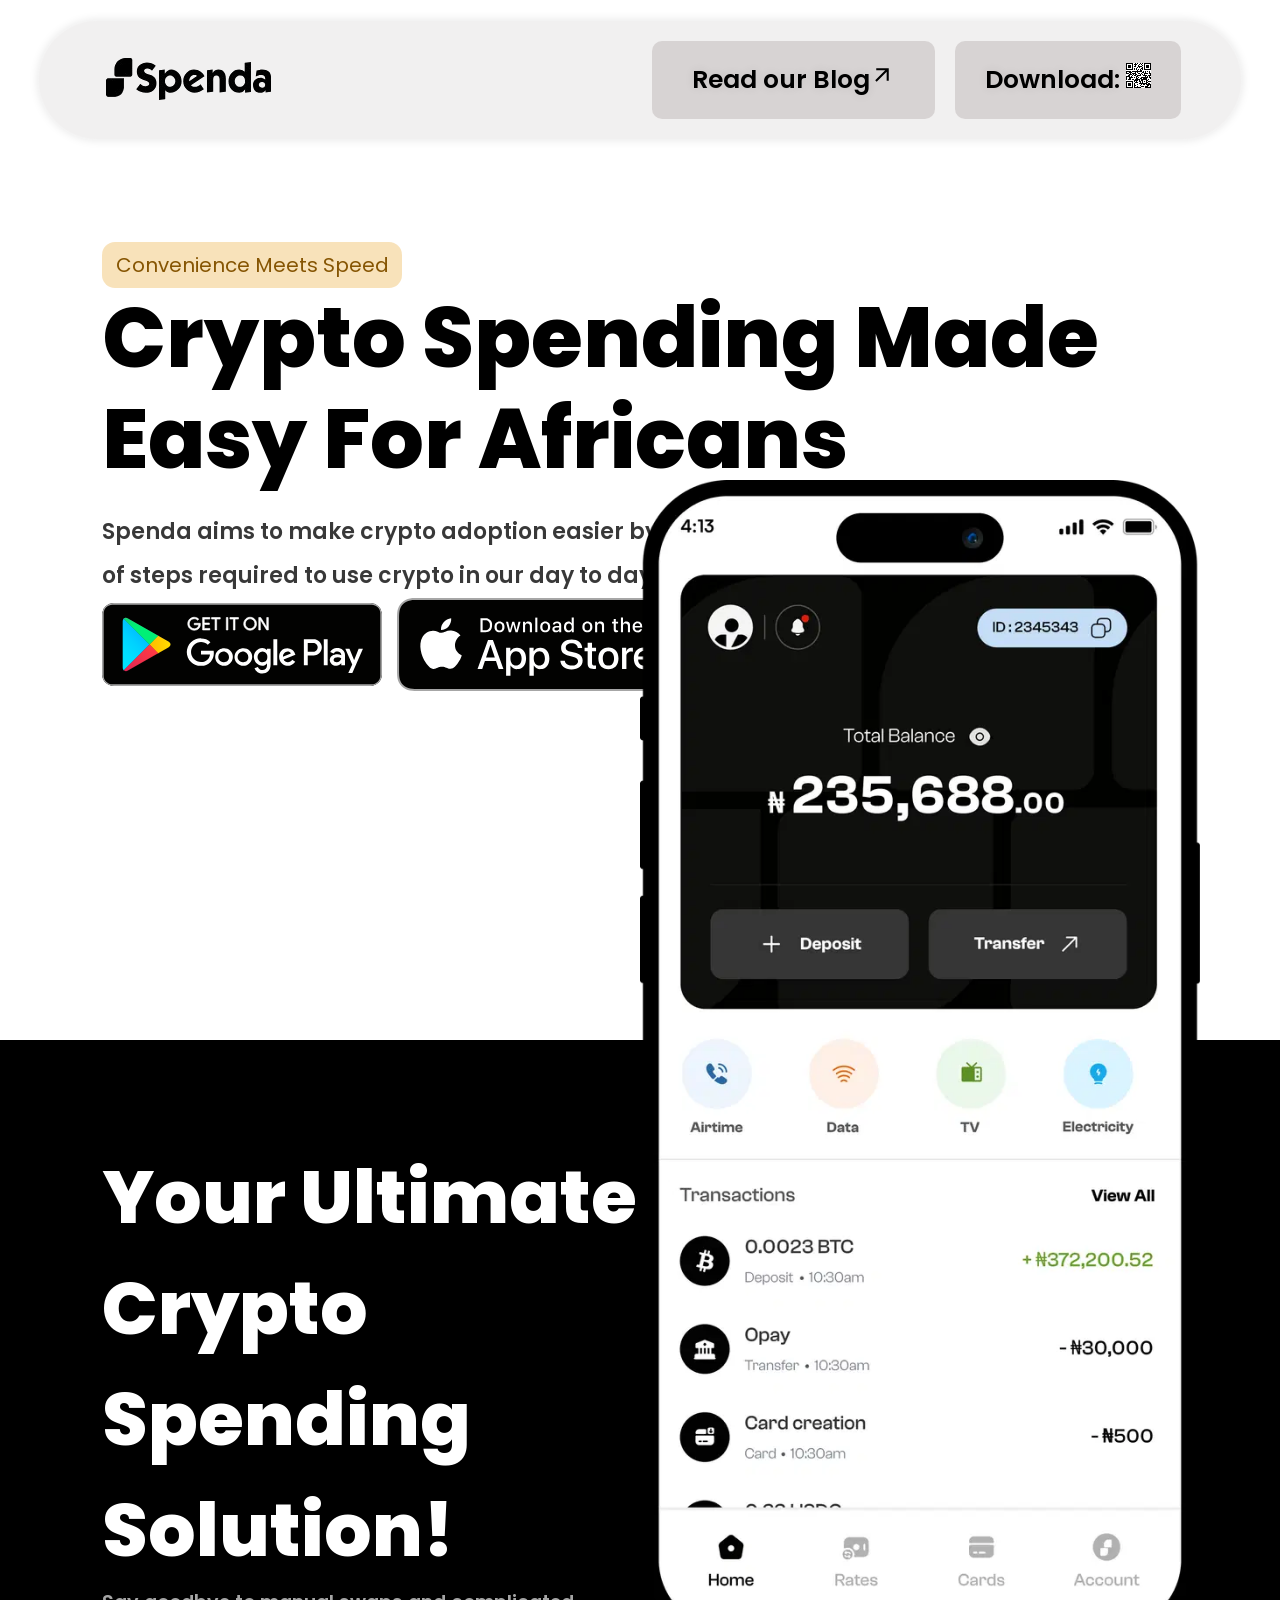
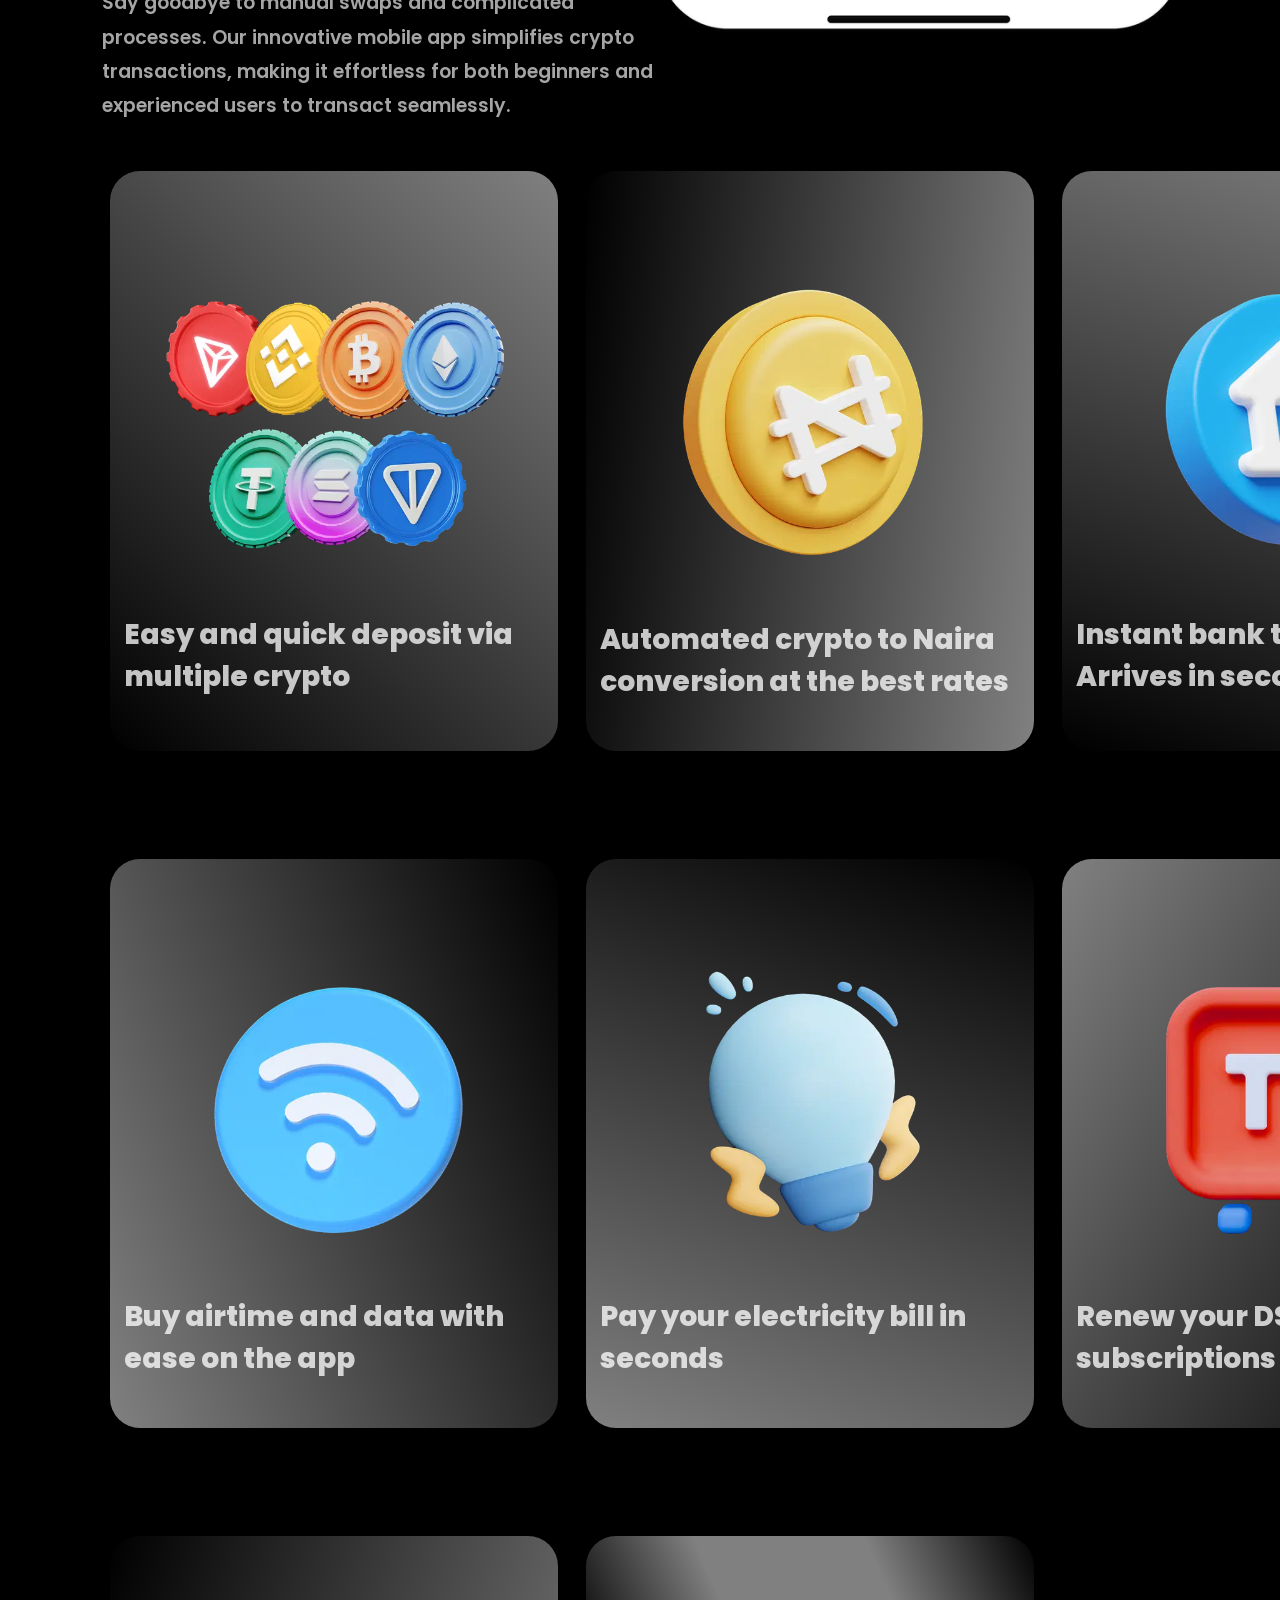
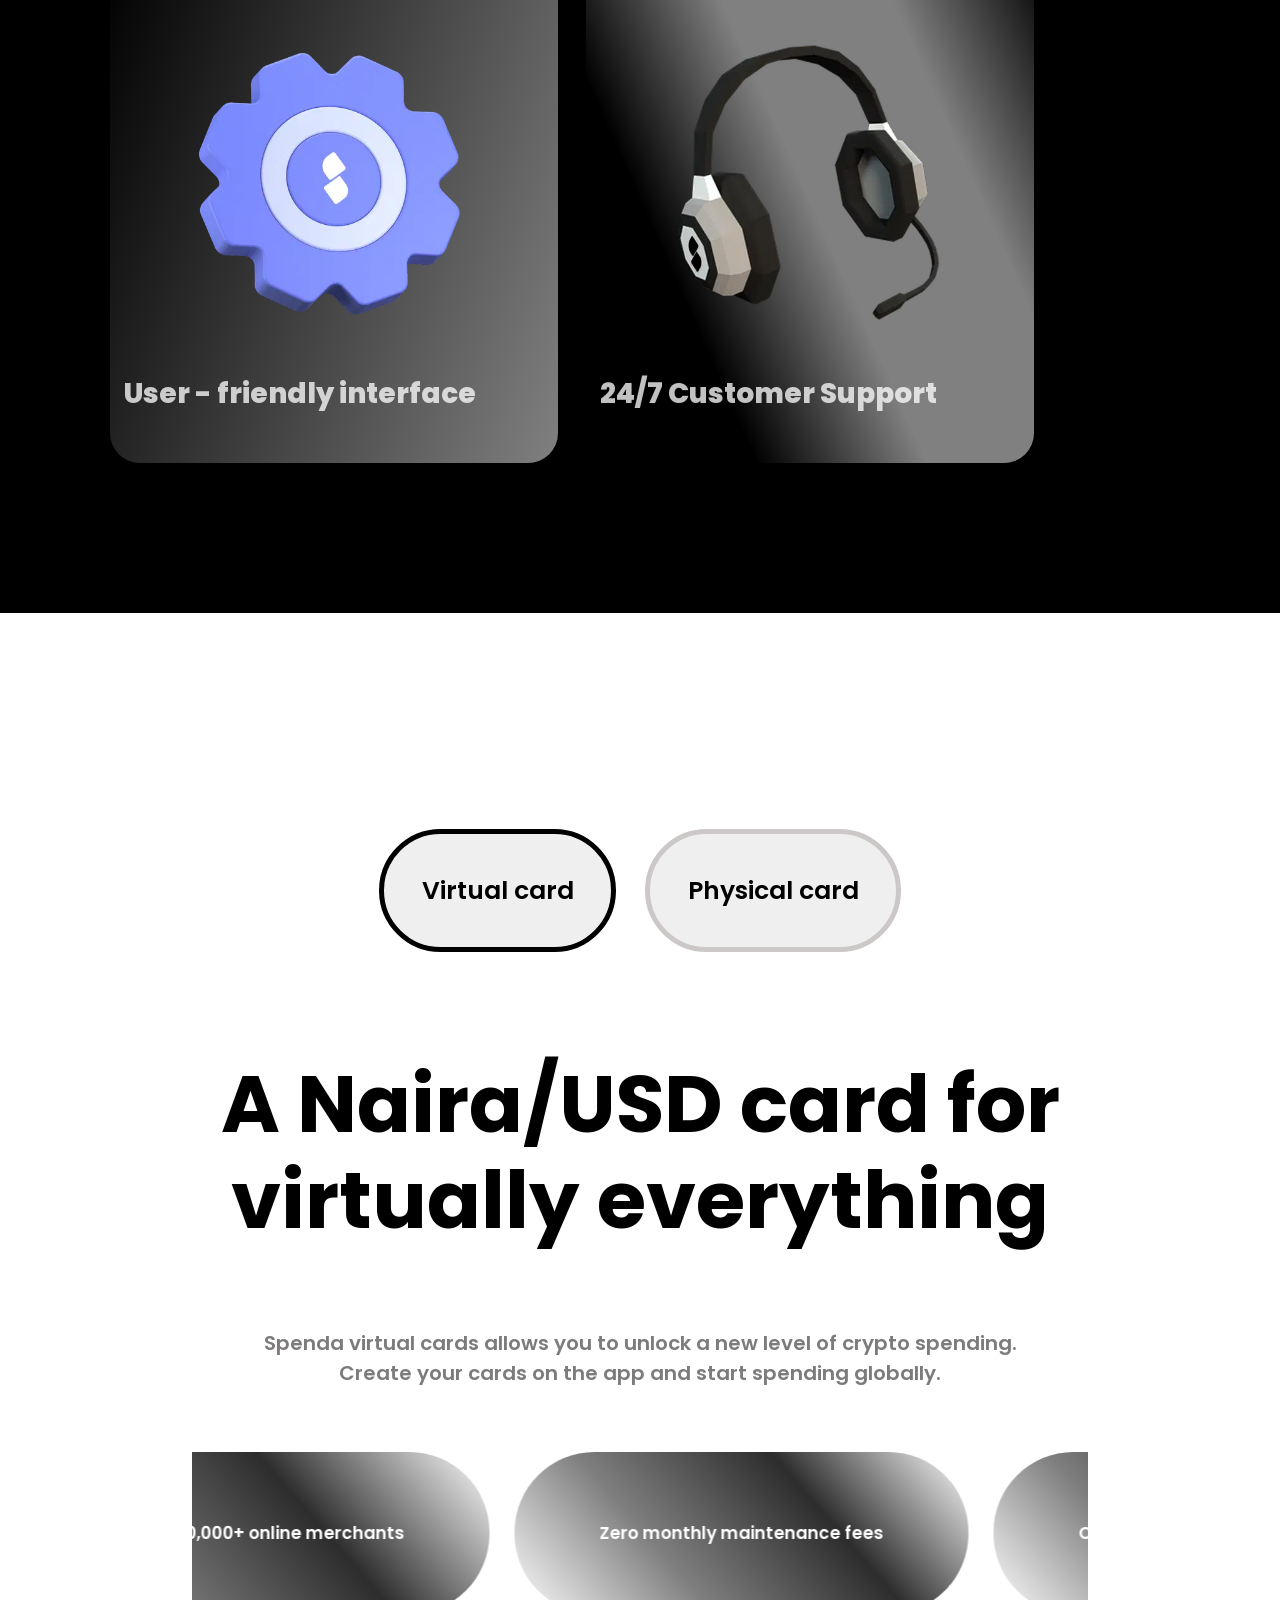
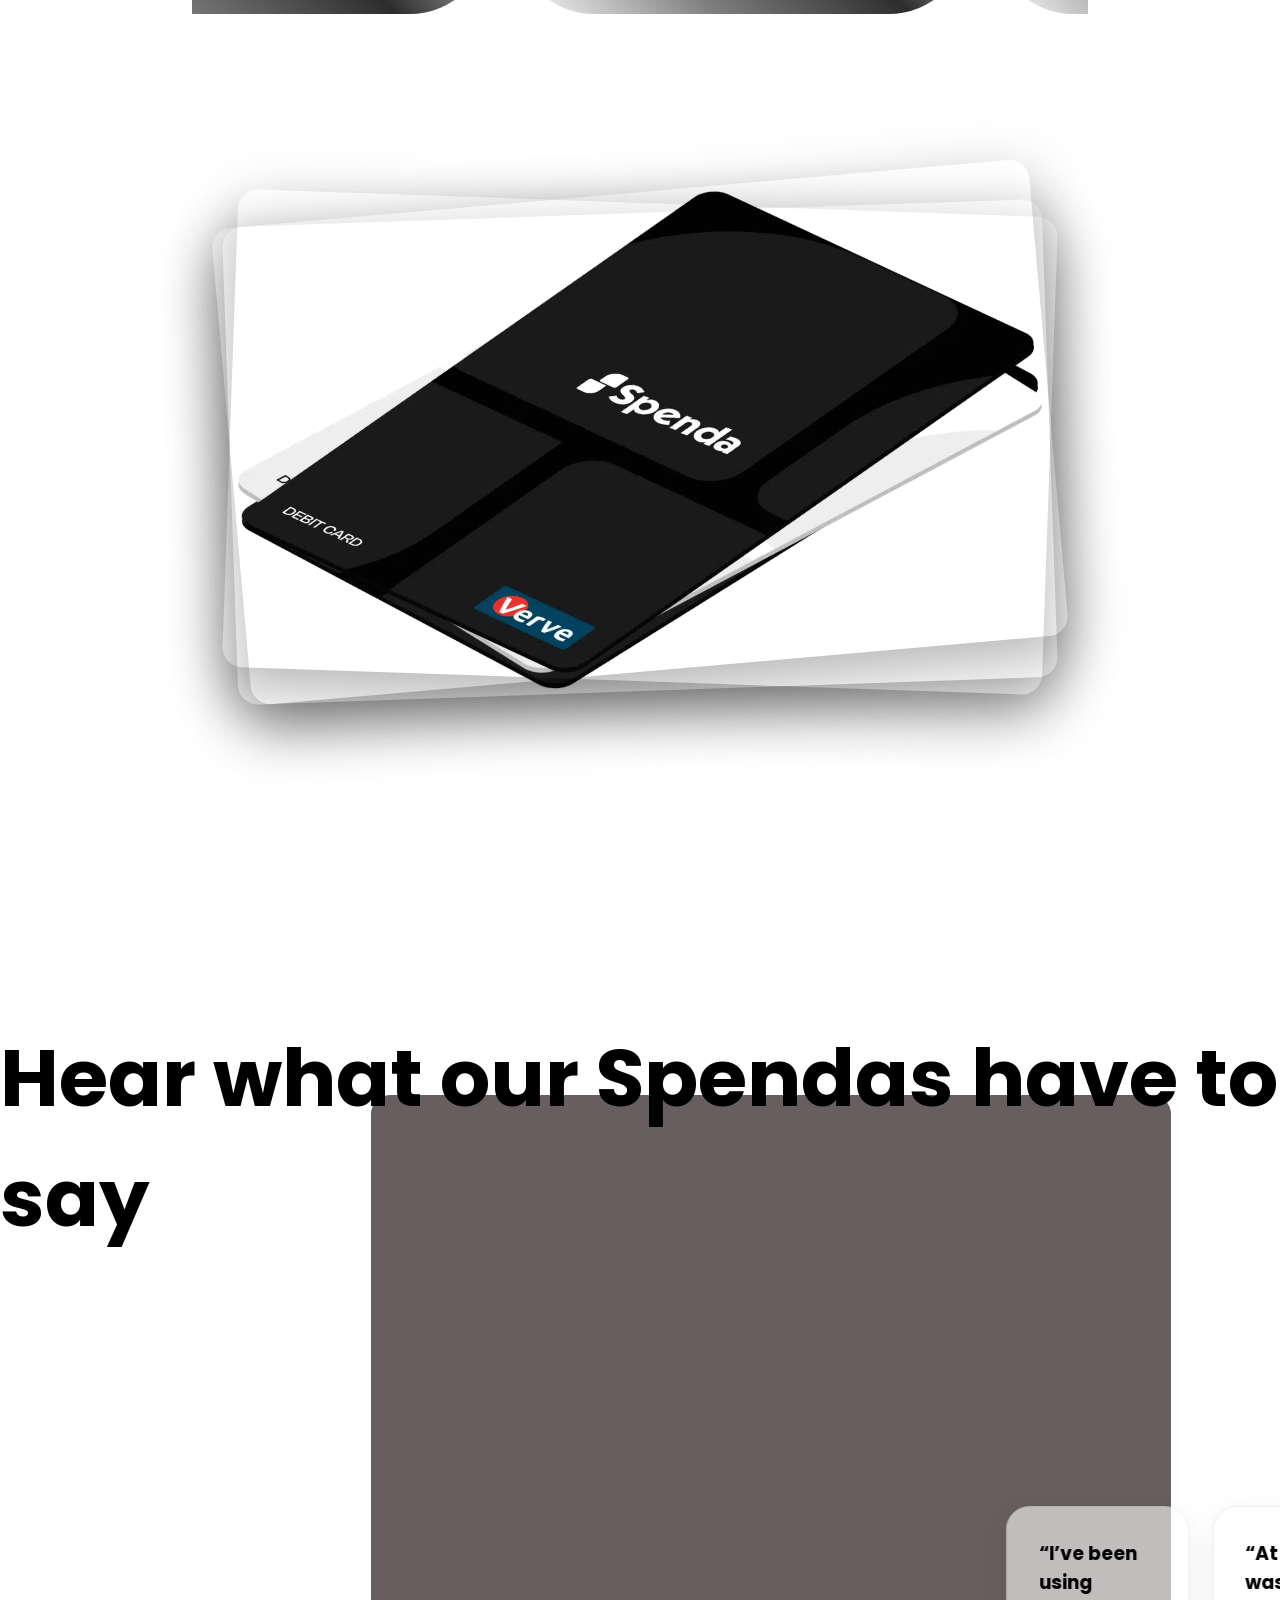
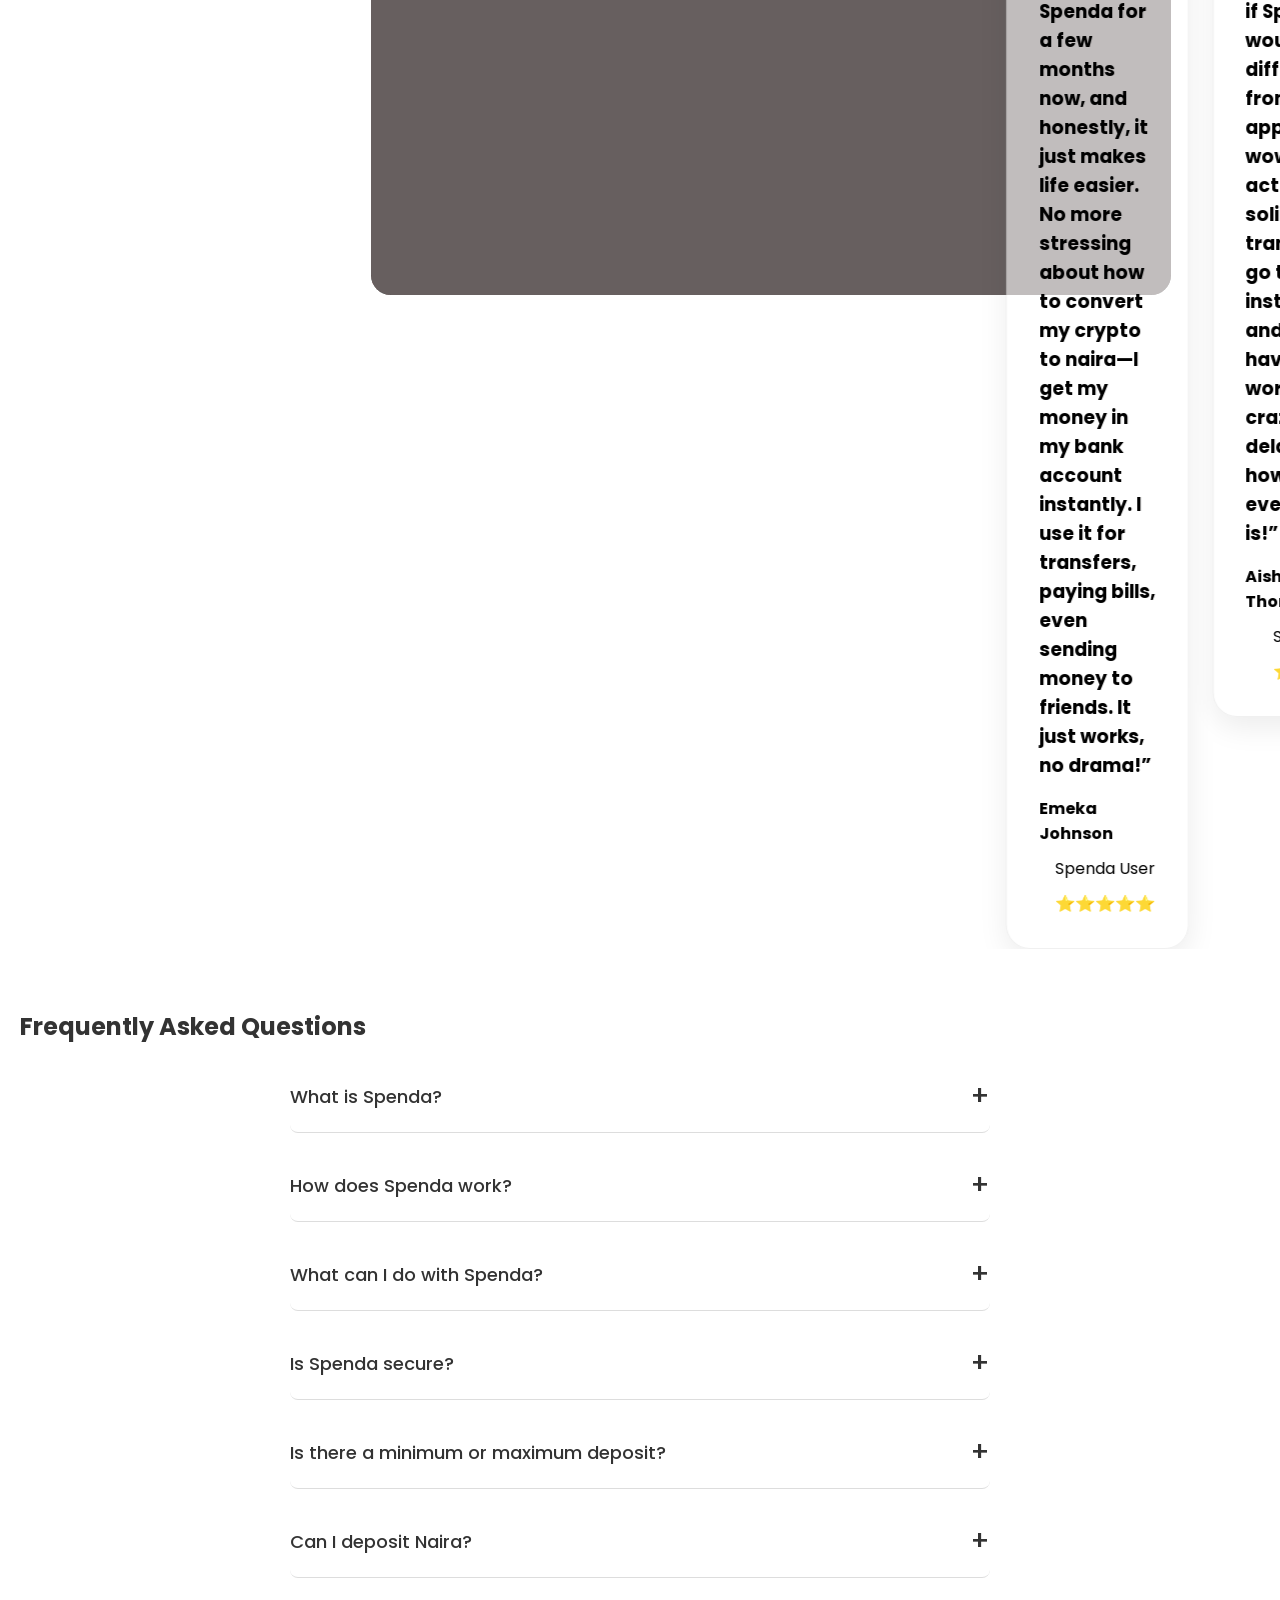
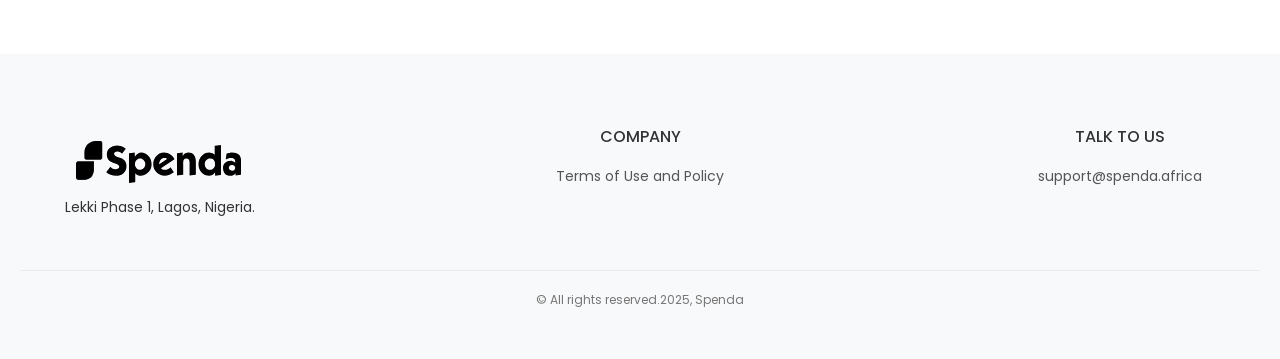
==== index.html @ 039905a8 "Moved index.html to root for GitHub Pages" ====
<!DOCTYPE html>
<html lang="en">
<head>
    <meta charset="UTF-8">
    <meta name="viewport" content="width=device-width, initial-scale=1.0">
    <title>Spenda</title>
    <link rel="preconnect" href="https://fonts.googleapis.com">
<link rel="preconnect" href="https://fonts.gstatic.com" crossorigin>
<link href="https://fonts.googleapis.com/css2?family=Momo+Trust+Display&family=Poppins:ital,wght@0,100;0,200;0,300;0,400;0,500;0,600;0,700;0,800;0,900;1,100;1,200;1,300;1,400;1,500;1,600;1,700;1,800;1,900&display=swap" rel="stylesheet">
<link href="https://fonts.googleapis.com/icon?family=Material+Icons" rel="stylesheet">

<link rel="stylesheet" href="../styles/style.css">
<link rel="stylesheet" href="../styles/header.css">

</head>
<body>
    <!-- Header Content -->
     <header>
        <div class="left-header">
            <div class="logo">
                <img src="../Screenshot_2025-11-07_125318-removebg-preview.png">
            </div>
        </div>
        <div class="right-header">
                <button class="blog-btn">                    
                    Read our Blog<svg xmlns="http://www.w3.org/2000/svg" height="24px" viewBox="0 -960 960 960" width="24px" fill="#000000"><path d="m256-240-56-56 384-384H240v-80h480v480h-80v-344L256-240Z"/></svg>
                </button>
                <button class="download-qr-btn">                    
                    Download: <svg height="128" width="128" viewBox="0 0 25 25" role="img" class="size-[42px] pointer-events-none"><path fill="#FFFFFF" d="M0,0 h25v25H0z" shape-rendering="crispEdges"></path><path fill="#000000" d="M0 0h7v1H0zM9 0h1v1H9zM11 0h1v1H11zM14 0h1v1H14zM16 0h1v1H16zM18,0 h7v1H18zM0 1h1v1H0zM6 1h1v1H6zM8 1h3v1H8zM13 1h1v1H13zM15 1h1v1H15zM18 1h1v1H18zM24,1 h1v1H24zM0 2h1v1H0zM2 2h3v1H2zM6 2h1v1H6zM9 2h1v1H9zM12 2h1v1H12zM16 2h1v1H16zM18 2h1v1H18zM20 2h3v1H20zM24,2 h1v1H24zM0 3h1v1H0zM2 3h3v1H2zM6 3h1v1H6zM8 3h2v1H8zM12 3h4v1H12zM18 3h1v1H18zM20 3h3v1H20zM24,3 h1v1H24zM0 4h1v1H0zM2 4h3v1H2zM6 4h1v1H6zM11 4h1v1H11zM13 4h1v1H13zM16 4h1v1H16zM18 4h1v1H18zM20 4h3v1H20zM24,4 h1v1H24zM0 5h1v1H0zM6 5h1v1H6zM8 5h1v1H8zM10 5h1v1H10zM15 5h2v1H15zM18 5h1v1H18zM24,5 h1v1H24zM0 6h7v1H0zM8 6h1v1H8zM10 6h1v1H10zM12 6h1v1H12zM14 6h1v1H14zM16 6h1v1H16zM18,6 h7v1H18zM11 7h1v1H11zM14 7h2v1H14zM0 8h5v1H0zM6 8h10v1H6zM17 8h1v1H17zM19 8h1v1H19zM21 8h1v1H21zM23 8h1v1H23zM0 9h1v1H0zM3 9h3v1H3zM9 9h1v1H9zM11 9h1v1H11zM16 9h2v1H16zM19 9h1v1H19zM23 9h1v1H23zM0 10h3v1H0zM4 10h1v1H4zM6 10h4v1H6zM12 10h2v1H12zM15 10h1v1H15zM18 10h4v1H18zM23,10 h2v1H23zM3 11h3v1H3zM7 11h1v1H7zM9 11h2v1H9zM14 11h1v1H14zM16 11h1v1H16zM18 11h1v1H18zM24,11 h1v1H24zM2 12h2v1H2zM6 12h1v1H6zM8 12h2v1H8zM11 12h4v1H11zM17 12h4v1H17zM22,12 h3v1H22zM0 13h4v1H0zM5 13h1v1H5zM10 13h2v1H10zM19 13h1v1H19zM21 13h1v1H21zM23 13h1v1H23zM0 14h1v1H0zM3 14h4v1H3zM8 14h1v1H8zM10 14h1v1H10zM12 14h1v1H12zM15 14h7v1H15zM23,14 h2v1H23zM0 15h1v1H0zM3 15h2v1H3zM10 15h2v1H10zM14 15h2v1H14zM17 15h4v1H17zM24,15 h1v1H24zM0 16h1v1H0zM2 16h3v1H2zM6 16h2v1H6zM9 16h5v1H9zM15 16h6v1H15zM22 16h1v1H22zM8 17h4v1H8zM13 17h1v1H13zM15 17h2v1H15zM20 17h2v1H20zM0 18h7v1H0zM8 18h1v1H8zM10 18h1v1H10zM13 18h2v1H13zM16 18h1v1H16zM18 18h1v1H18zM20 18h1v1H20zM22,18 h3v1H22zM0 19h1v1H0zM6 19h1v1H6zM9 19h3v1H9zM14 19h1v1H14zM16 19h1v1H16zM20 19h2v1H20zM0 20h1v1H0zM2 20h3v1H2zM6 20h1v1H6zM8 20h1v1H8zM13 20h8v1H13zM22 20h2v1H22zM0 21h1v1H0zM2 21h3v1H2zM6 21h1v1H6zM8 21h1v1H8zM11 21h1v1H11zM15 21h1v1H15zM17 21h2v1H17zM20,21 h5v1H20zM0 22h1v1H0zM2 22h3v1H2zM6 22h1v1H6zM8 22h2v1H8zM14 22h1v1H14zM21 22h2v1H21zM24,22 h1v1H24zM0 23h1v1H0zM6 23h1v1H6zM8 23h1v1H8zM11 23h1v1H11zM15 23h3v1H15zM19 23h3v1H19zM24,23 h1v1H24zM0 24h7v1H0zM8 24h7v1H8zM19,24 h6v1H19z" shape-rendering="crispEdges"></path></svg>
                </button>
        </div>
        
     </header>
     <!-- Main Body Content -->
      <main>
        <section class="first-sec">
            <p class="tag">
                Convenience Meets Speed
            </p>
            <h1 class="detail-text">Crypto Spending Made Easy For Africans</h1>
            <h3>Spenda aims to make crypto adoption easier by reducing the number of steps required to use crypto in our day to day lives</h3>
            <div class="btn-sect">
                <button class="playstore">
                    <img src="../google-play.svg" alt="Download on PlayStore">
                </button>
                <button class="appstore">
                    <img src="../app-store.svg" alt="Download on AppStore">
                </button>
                <div class="qr-code"><svg height="128" width="128" viewBox="0 0 25 25" role="img" class="size-[42px] pointer-events-none"><path fill="#FFFFFF" d="M0,0 h25v25H0z" shape-rendering="crispEdges"></path><path fill="#000000" d="M0 0h7v1H0zM9 0h1v1H9zM11 0h1v1H11zM14 0h1v1H14zM16 0h1v1H16zM18,0 h7v1H18zM0 1h1v1H0zM6 1h1v1H6zM8 1h3v1H8zM13 1h1v1H13zM15 1h1v1H15zM18 1h1v1H18zM24,1 h1v1H24zM0 2h1v1H0zM2 2h3v1H2zM6 2h1v1H6zM9 2h1v1H9zM12 2h1v1H12zM16 2h1v1H16zM18 2h1v1H18zM20 2h3v1H20zM24,2 h1v1H24zM0 3h1v1H0zM2 3h3v1H2zM6 3h1v1H6zM8 3h2v1H8zM12 3h4v1H12zM18 3h1v1H18zM20 3h3v1H20zM24,3 h1v1H24zM0 4h1v1H0zM2 4h3v1H2zM6 4h1v1H6zM11 4h1v1H11zM13 4h1v1H13zM16 4h1v1H16zM18 4h1v1H18zM20 4h3v1H20zM24,4 h1v1H24zM0 5h1v1H0zM6 5h1v1H6zM8 5h1v1H8zM10 5h1v1H10zM15 5h2v1H15zM18 5h1v1H18zM24,5 h1v1H24zM0 6h7v1H0zM8 6h1v1H8zM10 6h1v1H10zM12 6h1v1H12zM14 6h1v1H14zM16 6h1v1H16zM18,6 h7v1H18zM11 7h1v1H11zM14 7h2v1H14zM0 8h5v1H0zM6 8h10v1H6zM17 8h1v1H17zM19 8h1v1H19zM21 8h1v1H21zM23 8h1v1H23zM0 9h1v1H0zM3 9h3v1H3zM9 9h1v1H9zM11 9h1v1H11zM16 9h2v1H16zM19 9h1v1H19zM23 9h1v1H23zM0 10h3v1H0zM4 10h1v1H4zM6 10h4v1H6zM12 10h2v1H12zM15 10h1v1H15zM18 10h4v1H18zM23,10 h2v1H23zM3 11h3v1H3zM7 11h1v1H7zM9 11h2v1H9zM14 11h1v1H14zM16 11h1v1H16zM18 11h1v1H18zM24,11 h1v1H24zM2 12h2v1H2zM6 12h1v1H6zM8 12h2v1H8zM11 12h4v1H11zM17 12h4v1H17zM22,12 h3v1H22zM0 13h4v1H0zM5 13h1v1H5zM10 13h2v1H10zM19 13h1v1H19zM21 13h1v1H21zM23 13h1v1H23zM0 14h1v1H0zM3 14h4v1H3zM8 14h1v1H8zM10 14h1v1H10zM12 14h1v1H12zM15 14h7v1H15zM23,14 h2v1H23zM0 15h1v1H0zM3 15h2v1H3zM10 15h2v1H10zM14 15h2v1H14zM17 15h4v1H17zM24,15 h1v1H24zM0 16h1v1H0zM2 16h3v1H2zM6 16h2v1H6zM9 16h5v1H9zM15 16h6v1H15zM22 16h1v1H22zM8 17h4v1H8zM13 17h1v1H13zM15 17h2v1H15zM20 17h2v1H20zM0 18h7v1H0zM8 18h1v1H8zM10 18h1v1H10zM13 18h2v1H13zM16 18h1v1H16zM18 18h1v1H18zM20 18h1v1H20zM22,18 h3v1H22zM0 19h1v1H0zM6 19h1v1H6zM9 19h3v1H9zM14 19h1v1H14zM16 19h1v1H16zM20 19h2v1H20zM0 20h1v1H0zM2 20h3v1H2zM6 20h1v1H6zM8 20h1v1H8zM13 20h8v1H13zM22 20h2v1H22zM0 21h1v1H0zM2 21h3v1H2zM6 21h1v1H6zM8 21h1v1H8zM11 21h1v1H11zM15 21h1v1H15zM17 21h2v1H17zM20,21 h5v1H20zM0 22h1v1H0zM2 22h3v1H2zM6 22h1v1H6zM8 22h2v1H8zM14 22h1v1H14zM21 22h2v1H21zM24,22 h1v1H24zM0 23h1v1H0zM6 23h1v1H6zM8 23h1v1H8zM11 23h1v1H11zM15 23h3v1H15zM19 23h3v1H19zM24,23 h1v1H24zM0 24h7v1H0zM8 24h7v1H8zM19,24 h6v1H19z" shape-rendering="crispEdges"></path></svg></div>
        </div>
        <div class="fixed-phone">
            <img src="../spenda-phone.webp" alt="wallet">
        </div>
        </section>
        <section class="second-sect">
            <div class="second-sect-content">
                <h1>Your Ultimate Crypto Spending Solution!</h1>
                <h3>Say goodbye to manual swaps and complicated processes. Our innovative mobile app simplifies crypto transactions, making it effortless for both beginners and experienced users to transact seamlessly.</h3>
                <div class="image-grid">
                    <div class="image-card card1">
                        <img src="../image1.webp">
                        <p>Easy and quick deposit via multiple crypto</p>
                    </div>
                    <div class="image-card card2">
                        <img src="../image2.webp">
                        <p>Automated crypto to Naira conversion at the best rates
                        </p>
                    </div>
                    <div class="image-card card3">
                        <img src="../image3.webp">
                        <p>Instant bank transfers. Arrives in seconds</p>
                    </div>
                    <div class="image-card card4">
                        <img src="../image4.webp">
                        <p>Buy airtime and data with ease on the app</p>
                    </div>
                    <div class="image-card card5">
                        <img src="../image5.webp">
                        <p>Pay your electricity bill in seconds</p>
                    </div>
                    <div class="image-card card6">
                        <img src="../image6.webp">
                        <p>Renew your DSTV, Gotv subscriptions</p>
                    </div>
                    <div class="image-card card7">
                        <img src="../image7.webp">
                        <p>User - friendly interface</p>
                    </div>
                    <div class="image-card card8">
                        <img src="../image8.webp">
                        <p>24/7 Customer Support
                        </p>
                    </div>
                </div>
            </div>
        </section>
        <section class="third-sect">
            <div class="button-sect">
                <button class="virtual-crd">
                    Virtual card
                </button>
                <button class="physical-crd">
                    Physical card
                </button>
            </div>
            <h1>A Naira/USD card for virtually everything</h1>
            <p>Spenda virtual cards allows you to unlock a new level of crypto spending. Create your cards on the app and start spending globally.</p>
            <marquee behavior="alternate" direction="">
                <div class="marquee-div">
                    <div class="scroll-card">
                        Accepted by over 30,000+ online merchants
                    </div>
                    <div class="scroll-card">
                        Zero monthly maintenance fees
                    </div>
                    <div class="scroll-card">
                        Create and Activate instantly
                    </div>
                    <div class="scroll-card">
                        Naira card linked to your Spenda account
                    </div>
                </div>
            </marquee>
            <div class="card-sect">
                <div class="card-stack stack1">
                    <img src="../spenda-card2.webp" alt="verve">
                </div>
                <div class="card-stack stack2">
                    <img src="../spenda-card3.webp" alt="viva">
                </div>
                <div class="card-stack stack3">
                    <img src="../spenda-card4.webp" alt="mastercard">
                </div>
            </div>
        </section>
        <section class="fourth-sect">
            <div class="bg-animation">
                <div class="square" id="s0"></div>
                <div class="square" id="s1"></div>
                <div class="square" id="s2"></div>
                <div class="square" id="s3"></div>
                <div class="square" id="s4"></div>
                <div class="square" id="s5"></div>
                <div class="square" id="s6"></div>
                <div class="square" id="s7"></div>
                <div class="square" id="s8"></div>
                <div class="square" id="s9"></div>
                <div class="square" id="s10"></div>
                <div class="square" id="s11"></div>
                <div class="square" id="s12"></div>
                <div class="square" id="s13"></div>
                <div class="square" id="s14"></div>
                <div class="square" id="s15"></div>
                <div class="square" id="s16"></div>
                
            </div>
            <div class="fourth-content">
                <h1>Hear what our Spendas have to say</h1>
                <marquee behavior="slide" direction="">
                    <div class="customer-review">
                        <div class="review-cards">
                            <h3>“I’ve been using Spenda for a few months now, and honestly, it just makes life easier. No more stressing about how to convert my crypto to naira—I get my money in my bank account instantly. I use it for transfers, paying bills, even sending money to friends. It just works, no drama!”</h3>
                            <div class="customer-details">
                                <h4>Emeka Johnson</h4>
                                <p>Spenda User</p>

                                <span class="rating">⭐⭐⭐⭐⭐</span>
                            </div>
                            
                        </div>
                        <div class="review-cards">
                            <h3>“At first, I wasn’t sure if Spenda would be different from other apps, but wow, this is actually solid. My transactions go through instantly, and I don’t have to worry about crazy fees or delays. I love how smooth everything is!”</h3>
                            <div class="customer-details">
                                <h4>Aisha Thompson</h4>
                                <p>Spenda User</p>

                                <span class="rating">⭐⭐⭐⭐⭐</span>
                            </div>
                            
                        </div>
                        <div class="review-cards">
                            <h3>“I used to jump through hoops just to spend my crypto, but Spenda changed that completely. Now I can send money to my Nigerian bank account in seconds and pay bills without stress. It’s like having my own mini crypto bank. Highly recommend!”</h3>
                            <div class="customer-details">
                                <h4>Tolu Richards</h4>
                                <p>Spenda User</p>

                                <span class="rating">⭐⭐⭐⭐⭐</span>
                            </div>
                            
                        </div>
                        <div class="review-cards">
                            <h3>“I get paid in USDT for my freelance work, and Spenda has been a lifesaver. No long waits, no hidden charges, just straight-up easy conversions to naira whenever I need it. If you earn in crypto and live in Nigeria, this is a must-have!”</h3>
                            <div class="customer-details">
                                <h4>Chinedu Williams</h4>
                                <p>Spenda User</p>

                                <span class="rating">⭐⭐⭐⭐⭐</span>
                            </div>
                            
                        </div>
                        <div class="review-cards">
                            <h3>“One thing I love about Spenda is how fast it is. I can literally send money from my crypto wallet to my bank account in less than a minute. No delays, no excuses. This is the kind of reliability I need!”</h3>
                            <div class="customer-details">
                                <h4>Faith Oyekan</h4>
                                <p>Spenda User</p>

                                <span class="rating">⭐⭐⭐⭐⭐</span>
                            </div>
                            
                        </div>
                        <div class="review-cards">
                            <h3>“I didn’t realize how much I needed Spenda until I started using it. The app is super easy to use, transactions are quick, and the fees are fair. I’ve recommended it to all my friends who use crypto—it just makes sense!”</h3>
                            <div class="customer-details">
                                <h4>Daniel Okafor</h4>
                                <p>Spenda User</p>

                                <span class="rating">⭐⭐⭐⭐⭐</span>
                            </div>
                            
                        </div>
                        
                    </div>
                </marquee>
            </div>
        </section>
        <section class="fifth-sect">
            <div class="bg-box"></div>
            <div class="faqs">
                <h1>Frequently Asked Questions</h1>
                <div class="faq-detail">
                    <div class="faq-bars">
                        <details>
                            <summary>What is Spenda?</summary>
                            <p>Spenda is a super app that allows Africans to spend cryptocurrency effortlessly in their daily lives.</p>
                        </details>
                        <details>
                            <summary>How does Spenda work?</summary>
                            <p>Spenda converts your crypto to fiat currency in real-time, enabling you to make payments, transfers, and purchases instantly.</p>
                        </details>
                        <details>
                            <summary>What can I do with Spenda?</summary>
                            <p>You can pay bills, make bank transfers, and perform card transactions using your crypto as a means of deposit.</p>
                        </details>
                        <details>
                            <summary>Is Spenda secure?</summary>
                            <p>Yes, Spenda prioritizes top-tier security measures to protect your funds and personal information.</p>
                        </details>
                        <details>
                            <summary>Is there a minimum or maximum deposit?</summary>
                            <p>No, there is neither a minimum nor maximum deposit.</p>
                        </details>
                        <details>
                            <summary>Can I deposit Naira?</summary>
                            <p>No, you can only deposit supported digital assets which are automatically converted to Naira at the best market rate.</p>
                        </details>
                        
                    </div>
                </div>
            </div>
        </section>
      </main>
      <footer>
        <div class="footer-content">
            <div class="footer-section">
                <img src="../Screenshot_2025-11-07_125318-removebg-preview.png" alt="Spenda">
                <p>Lekki Phase 1, Lagos, Nigeria.</p>
            </div>
            <div class="footer-section">
                <h4>Company</h4>
                <ul>
                    <li><a href="#">Terms of Use and Policy</a></li>
                </ul>
            </div>
            <div class="footer-section">
                <h4>Talk to Us</h4>
                <ul>
                    <li><a href="mailto:support@spenda.africa">support@spenda.africa</a></li>
                </ul>
            </div>
        </div>
        <div class="footer-bottom">
            <p>© All rights reserved.2025, Spenda</p>
        </div>
      </footer>
      <script>
        // 1. Get references to the body and all star/square elements
        const htmlBody = document.body;
        const starElements = document.querySelectorAll('.square');
    
        // Helper function to convert HEX to RGB object {r, g, b}
        function hexToRgb(hex) {
            // Remove '#' if present
            const shorthandRegex = /^#?([a-f\d])([a-f\d])([a-f\d])$/i;
            hex = hex.replace(shorthandRegex, function(m, r, g, b) {
                return r + r + g + g + b + b;
            });
    
            const result = /^#?([a-f\d]{2})([a-f\d]{2})([a-f\d]{2})$/i.exec(hex);
            return result ? {
                r: parseInt(result[1], 16),
                g: parseInt(result[2], 16),
                b: parseInt(result[3], 16)
            } : null;
        }
    
        // Helper function to check if a HEX color is "light" or "dark"
        function isColorLight(hexColor) {
            // (This function remains the same)
            const hex = hexColor.replace('#', '');
            const r = parseInt(hex.substring(0, 2), 16);
            const g = parseInt(hex.substring(2, 4), 16);
            const b = parseInt(hex.substring(4, 6), 16);
            const luminance = (0.299 * r + 0.587 * g + 0.114 * b);
            return luminance > 150; 
        }
    
        // 2. Define the function that changes the background and star colors
        const randomClickFunction = function () {
            // Spenda Crypto App Brand Colors
            const colors = [
                "#1C78AD", // Spenda Blue
                "#1B4356", // Forest Blue
                "#444343", // Goshawk Grey
                "#E3EEF5", // Clear Vision
                "#F3F3F3"  // White Smoke
            ];
            
            const randomIndex = Math.floor(Math.random() * colors.length);
            const randomColor = colors[randomIndex];
    
            // Apply the random color to the body's background
            htmlBody.style.backgroundColor = randomColor;
    
            // --- Logic for Star Color and Opacity ---
            
            // 1. Determine the best contrasting color (in HEX)
            const contrastHex = isColorLight(randomColor) ? "#1B4356" : "#FFFFFF"; 
            
            // 2. Convert HEX to RGB
            const rgb = hexToRgb(contrastHex);
    
            // 3. Set the desired low opacity (alpha channel)
            const alpha = 0.05; // Use a very low opacity for the faint glow effect
    
            // 4. Create the final RGBA string
            const starRgba = `rgba(${rgb.r}, ${rgb.g}, ${rgb.b}, ${alpha})`;
    
            // 5. Apply the low-opacity color to all star elements
            starElements.forEach(star => {
                star.style.backgroundColor = starRgba;
            });
    
            console.log(`Background changed to ${randomColor} and stars set to ${starRgba}`);
        };
    
        // 3. Attach the function to the 'click' event on the body
        htmlBody.addEventListener('click', randomClickFunction);
    </script>
</body>
</html>
---- styles/style.css ----
*{
    margin: 0;
    padding: 0;
    box-sizing: border-box;
    font-family: 'Poppins', sans-serif;
}
body{
    color: #000000;
    background-color: #FFFFFF;
    font-family: 'Poppins', sans-serif;
    overflow-x: hidden;
    width: 100%;
    height: 100%;
    
}

/* Main content styles */
/* First Section styles */
.first-sec{
    width: 45%;
    line-height: 1.5;
    height: 100vh;
    padding: 8%;
}
.tag{
    color: rgb(134, 85, 3);
    font-size: 20px;
    background-color: rgba(241, 193, 110, 0.47);
    padding: 0.4em;
    width: 15em;
    border-radius: 13px;
    text-align: center;
}
.detail-text{
    font-size: 84px;
    width: 13em;
    font-weight: 800;
    line-height: 1.2;
}
.first-sec h3{
    font-size: 22px;
    color: rgba(0, 0, 0, 0.779);
    width: 38em;
    font-weight: 600;
    text-spacing-trim: 1;
    margin-top: 20px;
    line-height: 2;
}

.playstore, .appstore{
    border: none;
    border-radius: 10px;
    padding: 0;
    background: none;
}
.playstore img, .appstore img{
    width: 280px;
}

.btn-sect{
    width: 100%;
    display: flex;
    gap: 15px;
}

.qr-code{
    border: 1px solid black;
    padding: 10px;
    height: 90px;
    display: flex;
    justify-content: center;
    align-items: center;
    border-radius: 15px;
    width: 100px;

}
.fixed-phone img{
    width: 35em;
    
}
.fixed-phone{
    position: absolute;
    top: 30em;
    right: 5em;
}
/* Second Section styles */
.second-sect{
    width: 100%;
    line-height: 1.5;
    height: 100%;
    background-color: #000000;
    color: #FFFFFF;
}
.second-sect-content{
    width: 60%;
    line-height: 1.5;
    height: 100%;
    padding: 8%;
} 
.second-sect-content h1{
    font-size: 74px;
    font-weight: 800;
    line-height: 1.5;
}
.second-sect-content h3{
    font-size: 19px;
    font-weight: 600;
    line-height: 1.8;
    color: #ffffffa5;
}
.image-grid{
    display: grid;
    grid-template-columns: 1fr 1fr  auto;
    gap: 12px;
    width: 100%;
    color: #ffffffc1;
}
.image-card{
    width: 300px;
    height: auto;
    
    display: flex;
    justify-content: center;
    align-items: center;
    padding: 3em 14em;
    border-radius: 30px;
    margin: 3em 0.5em;
    flex-direction: column;
}
.image-grid img{
    width: 25em;
}
.image-card p{
    width: 15em;
    font-size: 28px;
    text-wrap: wrap;
    font-weight: 800;
}
.card1{    
    background-image: linear-gradient( 45deg, black, grey);
}
.card2{    
    background-image: linear-gradient( 96deg, black, grey);
}
.card3{    
    background-image: linear-gradient( 19deg, black, grey);
}
.card4{    
    background-image: linear-gradient( 249deg, black, grey);
}
.card5{    
    background-image: linear-gradient( 200deg, black, grey);
}
.card6{    
    background-image: linear-gradient( 300deg, black, grey);
}
.card7{    
    background-image: linear-gradient( 108deg, black, grey);
}
.card8{    
    background-image: linear-gradient( 66deg, black, black, grey, grey, black);
}

/* Third Section Content */
.third-sect{
    display: flex;
    flex-direction: column;
    justify-content: center;
    align-items: center;
    margin: 12em;
}
.virtual-crd, .physical-crd{
    border-radius: 999px;
    padding: 1.5em;
    font-size: 25px;
    font-weight: 600;
    margin: 0 0.5em;
}
.virtual-crd{
    border: 5px solid black;
}
.physical-crd{
    border: 5px solid rgb(204, 200, 200);
}
.button-sect{
    margin: 1.5em;
}

.third-sect h1{
    font-size: 80px;
    text-wrap: wrap;
    text-align: center;
    font-weight: 700;
    line-height: 1.2;
    margin: 1em 0;
}
.third-sect p{
    font-size: 20px;
    text-wrap: wrap;
    width: 38em;
    font-weight: 600;
    text-align: center;
    color: #7d7b7b;
}


.marquee-div{
    display: flex;
    flex-direction: row;
    gap: 25px;
    margin: 4em 0;
}
.scroll-card{
    padding: 4em 5em;
    background-image: linear-gradient(49deg, transparent, grey, rgb(46, 45, 45), transparent);
    border-radius: 80px;
    color: white;
    font-size: 17px;
    font-weight: 600;
}

.card-sect{
    position: relative;
    display: flex;
    justify-content: center;
    align-items: center;
    width: 100%;
    height: 620px; /* Increased to accommodate larger cards */
    margin: 4em 0;
    perspective: 1000px; /* Adds 3D perspective */
}

.card-stack{
    position: absolute;
    width: 820px; /* Increased card width for bigger appearance */
    height: auto;
    transition: transform 0.6s cubic-bezier(0.4, 0, 0.2, 1);
    transform-origin: center center;
    cursor: pointer;
    
}

.card-stack img{
    width: 100%;
    height: auto;
    border-radius: 20px;
    box-shadow: 0 20px 60px rgba(0, 0, 0, 0.3);
    display: block;
}

/* Stack the cards on top of each other with slight offsets */
.stack1{
    z-index: 3;
    transform: translateY(-20px) rotate(-5deg);
}

.stack2{
    z-index: 2;
    transform: translateY(-10px) rotate(2deg);
}

.stack3{
    z-index: 1;
    transform: translateY(0) rotate(-2deg);
}

/* Hover effect to spread cards out */
.card-sect:hover .stack1{
    transform: translateY(-80px) translateX(-50px) rotate(-15deg) scale(1.05);
}

.card-sect:hover .stack2{
    transform: translateY(-40px) translateX(0) rotate(5deg) scale(1.05);
}

.card-sect:hover .stack3{
    transform: translateY(0) translateX(50px) rotate(-5deg) scale(1.05);
}

.fourth-sect{
    position: relative;
}

.fourth-content{
    display: flex;
    flex-direction: column;
    justify-content: center;
    align-items: center;
    gap: 40px;
    width: 100%;
    height: 100%;
    color: #000000;
    z-index: 100000000;
}
.fourth-content h1{
    font-size: 5em;
}


.customer-review{
    display: flex;
    flex-direction: row;
    justify-content: space-between;
    align-items: flex-start;
    gap: 24px;
    margin-top: 13em;
}
.review-cards{
    display: flex;
    flex-direction: column;
    justify-content: flex-start;
    align-items: flex-start;
    gap: 16px;
    text-wrap: wrap;
    width: auto;
    max-width: 560px;
    flex: 1 1 320px;
    padding: clamp(16px, 3vw, 32px);
    border-radius: 24px;
    background-color: #ffffff97;
    box-shadow: 0 10px 30px rgba(0, 0, 0, 0.08);
    border: 1px solid rgba(0, 0, 0, 0.06);
}
.customer-details{
    display: flex;
    flex-direction: column;
    justify-content: flex-start;
    align-items: flex-end;
    gap: 10px;
    width: 100%;
}
.bg-animation{
    position: absolute;
    top: 5%;
    left: 29%;
    transform: translate(-40%, -40%);
    z-index: -100000000000000000000000000;
}

.square{
    width: 50em;
    height: 50em;
    position: absolute;
    background-color: #4a48461b;
    z-index: -1000;
    border-radius: 20px;
}
#s0{
    animation-name: a0;
    animation-duration: 8s;
    animation-iteration-count: infinite;
}
#s1{
    animation-name: a1;
    animation-duration: 8s;
    animation-iteration-count: infinite;
}
#s2{
    animation-name: a2;
    animation-duration: 8s;
    animation-iteration-count: infinite;
}
#s3{
    animation-name: a3;
    animation-duration: 8s;
    animation-iteration-count: infinite;
}
#s4{
    animation-name: a4;
    animation-duration: 8s;
    animation-iteration-count: infinite;
}
#s5{
    animation-name: a5;
    animation-duration: 8s;
    animation-iteration-count: infinite;
}
#s6{
    animation-name: a6;
    animation-duration: 8s;
    animation-iteration-count: infinite;
}
#s7{
    animation-name: a7;
    animation-duration: 8s;
    animation-iteration-count: infinite;
}
#s8{
    animation-name: a8;
    animation-duration: 8s;
    animation-iteration-count: infinite;
}
#s9{
    animation-name: a0;
    animation-duration: 8s;
    animation-iteration-count: infinite;
}
#s10{
    animation-name: a1;
    animation-duration: 8s;
    animation-iteration-count: infinite;
}
#s11{
    animation-name: a2;
    animation-duration: 8s;
    animation-iteration-count: infinite;
}
#s12{
    animation-name: a3;
    animation-duration: 8s;
    animation-iteration-count: infinite;
}
#s13{
    animation-name: a4;
    animation-duration:8s;
    animation-iteration-count: infinite;
}
#s14{
    animation-name: a5;
    animation-duration: 8s;
    animation-iteration-count: infinite;
}
#s15{
    animation-name: a6;
    animation-duration: 8s;
    animation-iteration-count: infinite;
}
#s16{
    animation-name: a7;
    animation-duration: 8s;
    animation-iteration-count: infinite;
}


@keyframes a0{
   20%{
    transform: rotate(360deg);
    height: 6rem;
    border-radius: 48%;
   }
   60%{
    height: 30em;
    border-radius: 500px;
   }
   80%{
        transform: translateY(-80px);
        height: 10em; /* Adjust height/width to fit the logo naturally */
        border-radius: 0; /* Reset border-radius as clip-path defines the shape */
        
        /* --- THE FIX: Apply the SVG clip-path for the logo shape --- */
        clip-path: url(#geminiLogoShape); 
    }
    90%{
        transform: none;
        clip-path: url(#geminiLogoShape); /* End with the logo shape */
    }
}
@keyframes a1{
   20%{
    transform: rotate(340deg);
    height: 6rem;
    border-radius: 48%;
   }
   60%{
    height: 30em;
    border-radius: 500px;
   }
   80%{
    transform: translateY(-80px);
    
        height: 10em; /* Adjust height/width to fit the logo naturally */
        border-radius: 0; /* Reset border-radius as clip-path defines the shape */
        
        /* --- THE FIX: Apply the SVG clip-path for the logo shape --- */
        clip-path: url(#geminiLogoShape); 
    }
    90%{
        clip-path: url(#geminiLogoShape); /* End with the logo shape */
    }
}
@keyframes a2{
   20%{
    transform: rotate(320deg);
    height: 6rem;
    border-radius: 48%;
   }
   60%{
    height: 30em;
    border-radius: 500px;
   }
   80%{
        transform: translateY(-80px);
        height: 10em; /* Adjust height/width to fit the logo naturally */
        border-radius: 0; /* Reset border-radius as clip-path defines the shape */
        
        /* --- THE FIX: Apply the SVG clip-path for the logo shape --- */
        clip-path: url(#geminiLogoShape); 
    }
    90%{
        transform: none;
        clip-path: url(#geminiLogoShape); /* End with the logo shape */
    }
}
@keyframes a3{
   20%{
    transform: rotate(300deg);
    height: 6rem;
    border-radius: 48%;
   }
   60%{
    height: 30em;
    border-radius: 500px;
   }
   80%{
        transform: translateY(-80px);
        height: 10em; /* Adjust height/width to fit the logo naturally */
        border-radius: 0; /* Reset border-radius as clip-path defines the shape */
        
        /* --- THE FIX: Apply the SVG clip-path for the logo shape --- */
        clip-path: url(#geminiLogoShape); 
    }
    90%{
        transform: none;
        clip-path: url(#geminiLogoShape); /* End with the logo shape */
    }
}
@keyframes a4{
   20%{
    transform: rotate(280deg);
    height: 6rem;
    border-radius: 48%;
   }
   60%{
    height: 30em;
    border-radius: 500px;
   }
   80%{
        transform: translateY(-80px);
        height: 10em; /* Adjust height/width to fit the logo naturally */
        border-radius: 0; /* Reset border-radius as clip-path defines the shape */
        
        /* --- THE FIX: Apply the SVG clip-path for the logo shape --- */
        clip-path: url(#geminiLogoShape); 
    }
    90%{
        transform: none;
        clip-path: url(#geminiLogoShape); /* End with the logo shape */
    }
}
@keyframes a5{
   20%{
    transform: rotate(260deg);
    height: 6rem;
    border-radius: 48%;
   }
   60%{
    height: 30em;
    border-radius: 500px;
   }
   80%{
        transform: translateY(-80px);
        height: 10em; /* Adjust height/width to fit the logo naturally */
        border-radius: 0; /* Reset border-radius as clip-path defines the shape */
        
        /* --- THE FIX: Apply the SVG clip-path for the logo shape --- */
        clip-path: url(#geminiLogoShape); 
    }
    90%{
        transform: none;
        clip-path: url(#geminiLogoShape); /* End with the logo shape */
    }
}
@keyframes a6{
   20%{
    transform: rotate(240deg);
    height: 6rem;
    border-radius: 48%;
   }
   60%{
    height: 30em;
    border-radius: 500px;
   }
   80%{
        transform: translateY(-80px);
        height: 10em; /* Adjust height/width to fit the logo naturally */
        border-radius: 0; /* Reset border-radius as clip-path defines the shape */
        
        /* --- THE FIX: Apply the SVG clip-path for the logo shape --- */
        clip-path: url(#geminiLogoShape); 
    }
    90%{
        transform: none;
        clip-path: url(#geminiLogoShape); /* End with the logo shape */
    }
}
@keyframes a7{
   20%{
    transform: rotate(220deg);
    height: 6rem;
    border-radius: 48%;
   }
   60%{
    height: 30em;
    border-radius: 500px;
   }
   80%{
        transform: translateY(-80px);
        height: 10em; /* Adjust height/width to fit the logo naturally */
        border-radius: 0; /* Reset border-radius as clip-path defines the shape */
        
        /* --- THE FIX: Apply the SVG clip-path for the logo shape --- */
        clip-path: url(#geminiLogoShape); 
    }
    90%{
        transform: none;
        clip-path: url(#geminiLogoShape); /* End with the logo shape */
    }
}
@keyframes a8{
   20%{
    transform: rotate(200deg);
    height: 6rem;
    border-radius: 48%;
   }
   60%{
    height: 30em;
    border-radius: 500px;
   }
   80%{
        transform: translateY(-80px);
        height: 10em; /* Adjust height/width to fit the logo naturally */
        border-radius: 0; /* Reset border-radius as clip-path defines the shape */
        
        /* --- THE FIX: Apply the SVG clip-path for the logo shape --- */
        clip-path: url(#geminiLogoShape); 
    }
    90%{
        transform: none;
        clip-path: url(#geminiLogoShape); /* End with the logo shape */
    }
}
@keyframes a9{
   20%{
    transform: rotate(180deg);
    height: 6rem;
    border-radius: 48%;
   }
   60%{
    height: 30em;
    border-radius: 500px;
   }
   80%{
        transform: translateY(-80px);
        height: 10em; /* Adjust height/width to fit the logo naturally */
        border-radius: 0; /* Reset border-radius as clip-path defines the shape */
        
        /* --- THE FIX: Apply the SVG clip-path for the logo shape --- */
        clip-path: url(#geminiLogoShape); 
    }
    90%{
        transform: none;
        clip-path: url(#geminiLogoShape); /* End with the logo shape */
    }
}
@keyframes a10{
   20%{
    transform: rotate(160deg);
    height: 6rem;
    border-radius: 48%;
   }
   60%{
    height: 30em;
    border-radius: 500px;
   }
   80%{
        transform: translateY(-80px);
        height: 10em; /* Adjust height/width to fit the logo naturally */
        border-radius: 0; /* Reset border-radius as clip-path defines the shape */
        
        /* --- THE FIX: Apply the SVG clip-path for the logo shape --- */
        clip-path: url(#geminiLogoShape); 
    }
    90%{
        transform: none;
        clip-path: url(#geminiLogoShape); /* End with the logo shape */
    }
}
@keyframes a11{
   20%{
    transform: rotate(140deg);
    height: 6rem;
    border-radius: 48%;
   }
   60%{
    height: 40em;
    border-radius: 500px;
   }
   80%{
        transform: translateY(-80px);
        height: 10em; /* Adjust height/width to fit the logo naturally */
        border-radius: 0; /* Reset border-radius as clip-path defines the shape */
        
        /* --- THE FIX: Apply the SVG clip-path for the logo shape --- */
        clip-path: url(#geminiLogoShape); 
    }
    90%{
        transform: none;
        clip-path: url(#geminiLogoShape); /* End with the logo shape */
    }
}
@keyframes a12{
   20%{
    transform: rotate(120deg);
    height: 6rem;
    border-radius: 48%;
   }
   60%{
    height: 40em;
    border-radius: 500px;
   }
   80%{
        transform: translateY(-80px);
        height: 10em; /* Adjust height/width to fit the logo naturally */
        border-radius: 0; /* Reset border-radius as clip-path defines the shape */
        
        /* --- THE FIX: Apply the SVG clip-path for the logo shape --- */
        clip-path: url(#geminiLogoShape); 
    }
    90%{
        transform: none;
        clip-path: url(#geminiLogoShape); /* End with the logo shape */
    }
}
@keyframes a13{
   20%{
    transform: rotate(100deg);
    height: 6rem;
    border-radius: 48%;
   }
   60%{
    height: 40em;
    border-radius: 500px;
   }
   80%{
        transform: translateY(-80px);
        height: 10em; /* Adjust height/width to fit the logo naturally */
        border-radius: 0; /* Reset border-radius as clip-path defines the shape */
        
        /* --- THE FIX: Apply the SVG clip-path for the logo shape --- */
        clip-path: url(#geminiLogoShape); 
    }
    90%{
        transform: none;
        clip-path: url(#geminiLogoShape); /* End with the logo shape */
    }
}
@keyframes a14{
   20%{
    transform: rotate(80deg);
    height: 6rem;
    border-radius: 48%;
   }
   60%{
    height: 40em;
    border-radius: 500px;
   }
   80%{
        transform: translateY(-80px);
        height: 10em; /* Adjust height/width to fit the logo naturally */
        border-radius: 0; /* Reset border-radius as clip-path defines the shape */
        
        /* --- THE FIX: Apply the SVG clip-path for the logo shape --- */
        clip-path: url(#geminiLogoShape); 
    }
    90%{
        transform: none;
        clip-path: url(#geminiLogoShape); /* End with the logo shape */
    }
}
@keyframes a15{
   20%{
    transform: rotate(60deg);
    height: 6rem;
    border-radius: 48%;
   }
   60%{
    height: 40em;
    border-radius: 500px;
   }
   80%{
        transform: translateY(-80px);
        height: 10em; /* Adjust height/width to fit the logo naturally */
        border-radius: 0; /* Reset border-radius as clip-path defines the shape */
        
        /* --- THE FIX: Apply the SVG clip-path for the logo shape --- */
        clip-path: url(#geminiLogoShape); 
    }
    90%{
        transform: none;
        clip-path: url(#geminiLogoShape); /* End with the logo shape */
    }
    100%{

    }

}
@keyframes a16{
    0% {
        /* Starting square state (needed for smooth transition) */
        transform: none; 
        height: initial;
        border-radius: 0;
        clip-path: polygon(0% 0%, 100% 0%, 100% 100%, 0% 100%); /* Full square */
    }
    20%{
        transform: rotate(40deg);
        height: 6rem;
        border-radius: 48%;
    }
    60%{
        height: 40em;
        border-radius: 500px; /* Fully circular shape */
    }
    80%{
        /* --- THE FIX: Transform to a 4-Pointed Star (Logo Approximation) --- */
        transform: translateY(-80px); /* Keeps the existing translation */
        
        /* The CSS property that creates the shape */
        clip-path: polygon(
            50% 0%, 
            65% 35%, 
            100% 50%, 
            65% 65%, 
            50% 100%, 
            35% 65%, 
            0% 50%, 
            35% 35%
        );
        /* Reset height and border-radius if needed for the star */
        height: 10em;
        border-radius: 0; 
    }
    90%{
        /* Define the final state if the animation loops or stops */
        transform: none;
        clip-path: polygon(50% 0%, 65% 35%, 100% 50%, 65% 65%, 50% 100%, 35% 65%, 0% 50%, 35% 35%);
    }
}


details {
    width: 300px;
    margin: 1em auto;
    border: 1px solid #555;
    border-radius: 8px;
    background: #222;
    color: white;
    padding: 0.5em 1em;
  }
  
  summary {
    display: flex;
    align-items: center;
    justify-content: space-between; /* pushes arrow to the right */
    cursor: pointer;
    list-style: none; /* removes default marker */
  }
  
  summary::-webkit-details-marker {
    display: none; /* hides the default triangle */
  }
  
  /* create a custom arrow */
  summary::after {
    content: "▸"; /* right-pointing triangle */
    color: white;
    font-size: 1.2em;
    transition: transform 0.3s;
  }
  
  /* rotate the arrow when open */
  details[open] summary::after {
    transform: rotate(90deg);
  }
  
  .fifth-sect {
    position: relative;
    background: #111;
    color: white;
    padding: 60px 20px;
    overflow: hidden;
  }
  
  /* Fade-up animation keyframes */
  @keyframes fadeUp {
    0% {
      opacity: 0;
      transform: translateY(30px);
    }
    100% {
      opacity: 1;
      transform: translateY(0);
    }
  }
  
  /* Animate heading */
  .faqs h1 {
    opacity: 0;
    animation: fadeUp 0.8s ease forwards;
    animation-delay: 0.2s
  }  

  

  

  

  /* Footer Styles */

footer {
    background-color: #f8f9fa;
    padding: 50px 20px;
    color: #333;
    font-family: 'Poppins', sans-serif;
}



.footer-content {
    display: flex;
    justify-content: space-between;
    max-width: 1200px;
    margin: 0 auto;
    flex-wrap: wrap;
}



.footer-section {
    display: flex;
  
    align-items: center;
    flex-direction: column;
    min-width: 200px;
    margin: 20px;
}



.footer-section h4 {

    font-size: 16px;

    margin-bottom: 15px;

    font-weight: 500;

    text-transform: uppercase;

}



.footer-section p, .footer-section ul {

    font-size: 14px;

    line-height: 1.8;

}



.footer-section ul {

    list-style: none;

    padding: 0;

}



.footer-section ul li a {

    color: #555;

    text-decoration: none;

    transition: color 0.3s;

}



.footer-section ul li a:hover {

    color: #007bff;

}



.footer-bottom {

    text-align: center;

    margin-top: 30px;

    padding-top: 20px;

    border-top: 1px solid #eaeaea;

    font-size: 12px;

    color: #777;

}


details {

    width: 100%;

    max-width: 700px;

    margin: 1em auto;

    border: none;

    border-bottom: 1px solid #ddd;

    background: transparent;

    color: #333;

    padding: 1em 0;

}



summary {

    display: flex;

    align-items: center;

    justify-content: space-between;

    cursor: pointer;

    list-style: none;

    font-weight: 500;

    font-size: 18px;

}



summary::-webkit-details-marker {

    display: none;

}



summary::after {

    content: "+";

    font-size: 1.5em;

    color: #333;

    transition: transform 0.3s;

}



details[open] summary::after {

    transform: rotate(45deg);

}



details p {

    padding-top: 10px;

    line-height: 1.6;

    color: #555;

}



.fifth-sect {

    background: #fff;

    color: #333;

}
---- styles/header.css ----
:root{
    --primary-color: #000000;
    --background-color: #d2ceced2;
    --tertiary-color: #000000;
    --hover-color: #ffffffb6;
}
header{
    display: flex;
    justify-content: space-between;
    align-items: center;
    padding: 10px 60px;
    background-color: rgba(210, 206, 206, 0.3); 
    width: 94%;
    height: 120px;
    position: sticky;
    top: 0;
    left: 0;
    right: 0;
    z-index: 1000;
    box-shadow: 0 0 10px 0 rgba(0, 0, 0, 0.1);
    border-radius: 999px;
    margin: 0 auto;
    margin-top: 20px;
    backdrop-filter: blur(15px); 
    -webkit-backdrop-filter: blur(10px); 
    border: 1px solid rgba(255, 255, 255, 0.2); 
}
/* Right Header Content */
.right-header{
    display: flex;
    justify-content: space-between;
    align-items: center;
    gap: 20px;
}
.blog-btn{
    background-color: var(--background-color);
    color: var(--primary-color);
    font-size: 25px;
    font-weight: 600;
    font-family: 'Poppins', sans-serif;
    text-align: center;
    text-shadow: 0 0 10px rgba(0, 0, 0, 0.1);
    text-overflow: ellipsis;
    text-wrap: nowrap;
    border: none;
    padding: 20px 40px;
    border-radius: 10px;
    vertical-align: top;
    transition: 0.3s ease-in-out;
}
.download-qr-btn{
    background-color: var(--background-color);
    color: var(--primary-color);
    font-size: 25px;
    font-weight: 600;
    font-family: 'Poppins', sans-serif;
    text-align: center;
    text-shadow: 0 0 10px rgba(0, 0, 0, 0.1);
    text-overflow: ellipsis;
    text-wrap: nowrap;
    border: none;
    padding: 20px 30px;
    border-radius: 10px;
    align-items: center;
    justify-content: center;
}
header svg{
    width: 1em;
    height: auto;
    transition: 0.3s ease-in-out;
}
.qr{
    display: none;
}
.blog-btn:hover{
    background-color: var(--hover-color);
    svg{
        transform: translateX(10px) translateY(-3px);
    }
}
.download-qr-btn:hover{
    background-color: var(--hover-color);
    svg{
        transform: scale(6) translateY(25px);
        background-color: var(--background-color);
        padding: 2px;
        border-radius: 2px;
    }
}
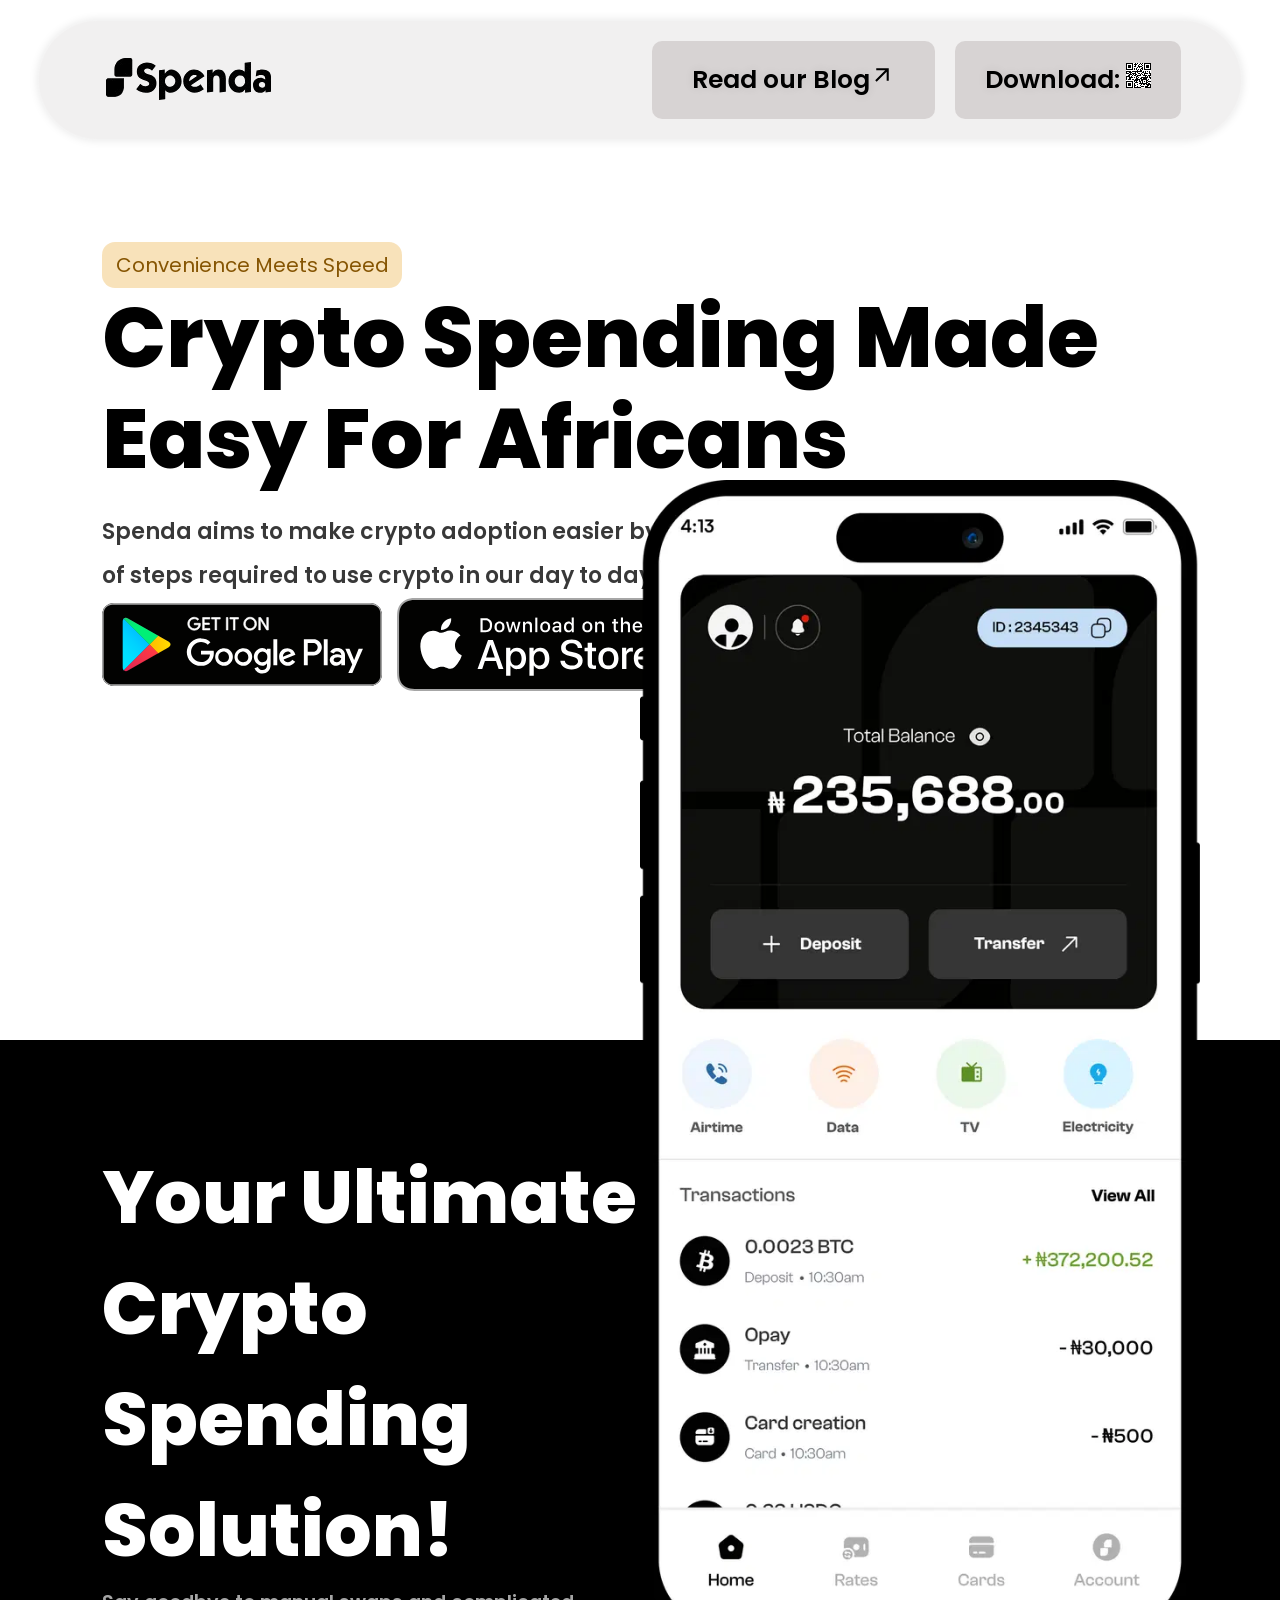
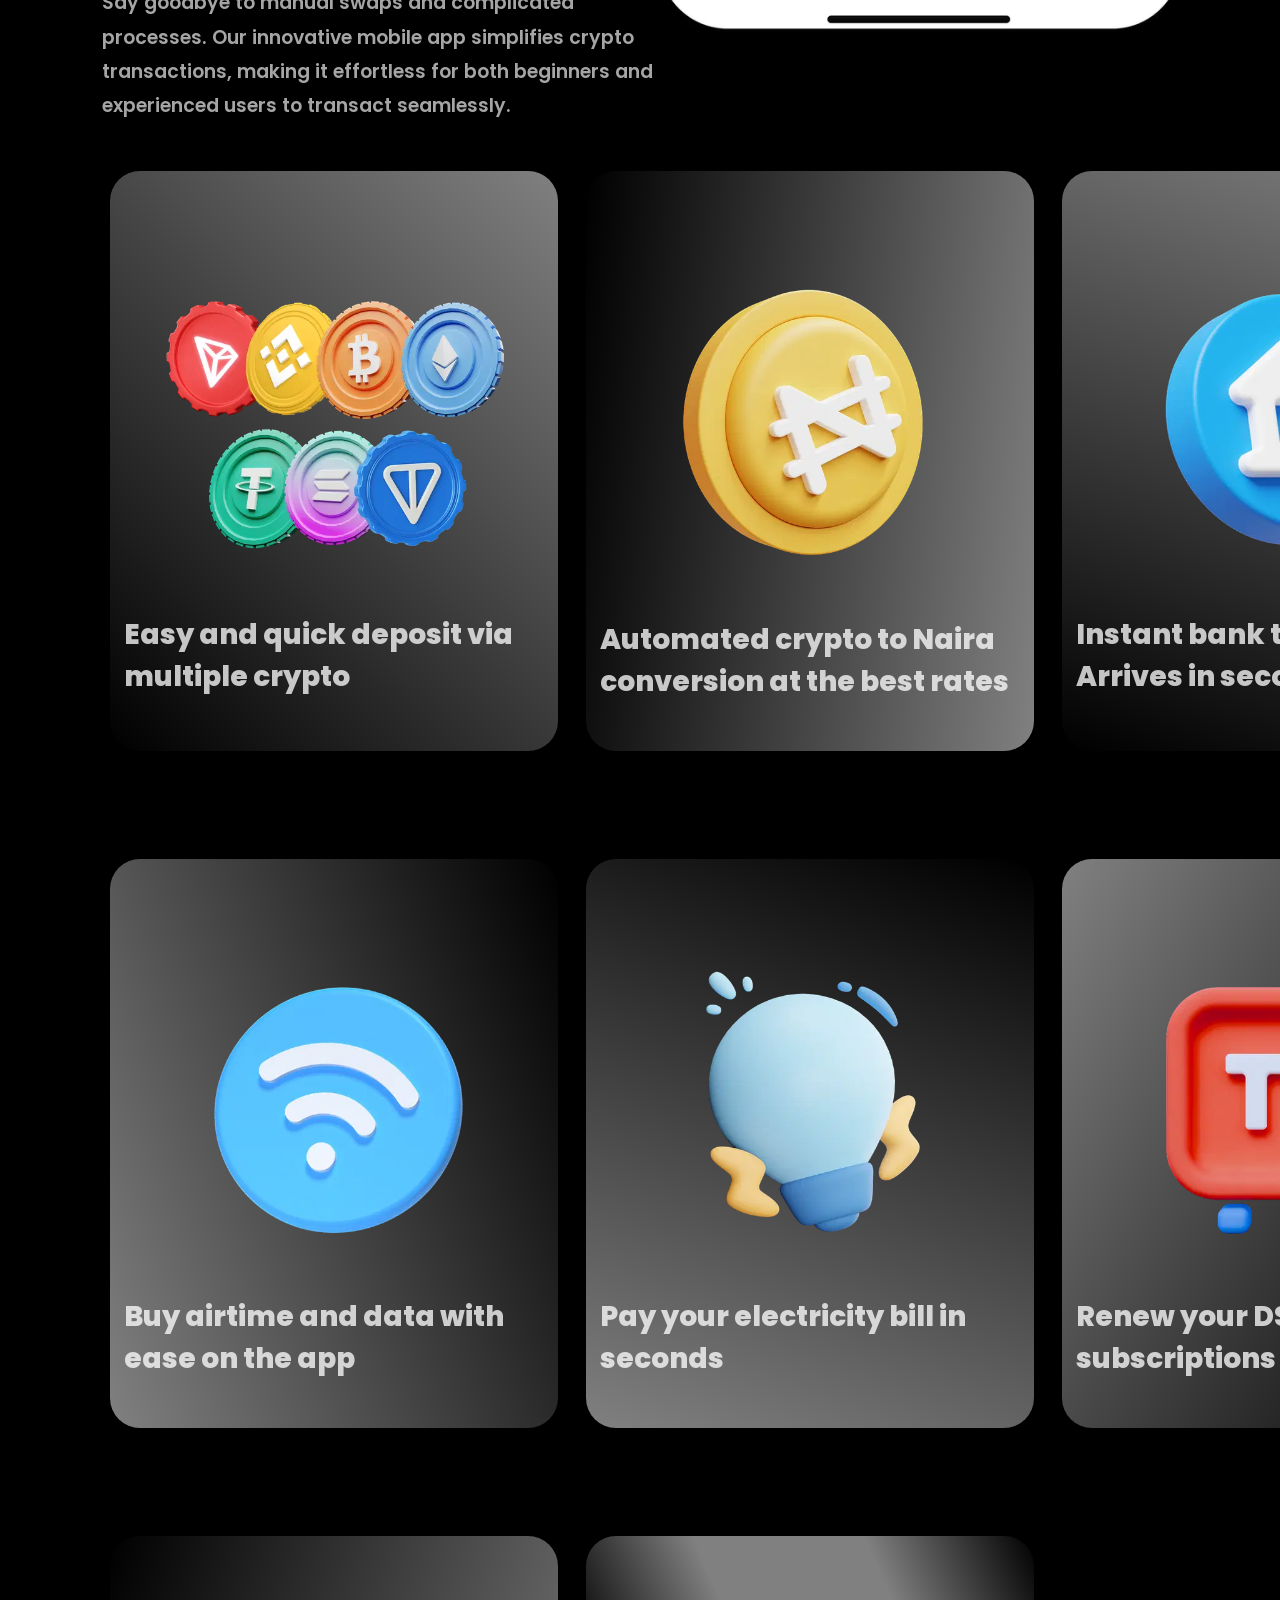
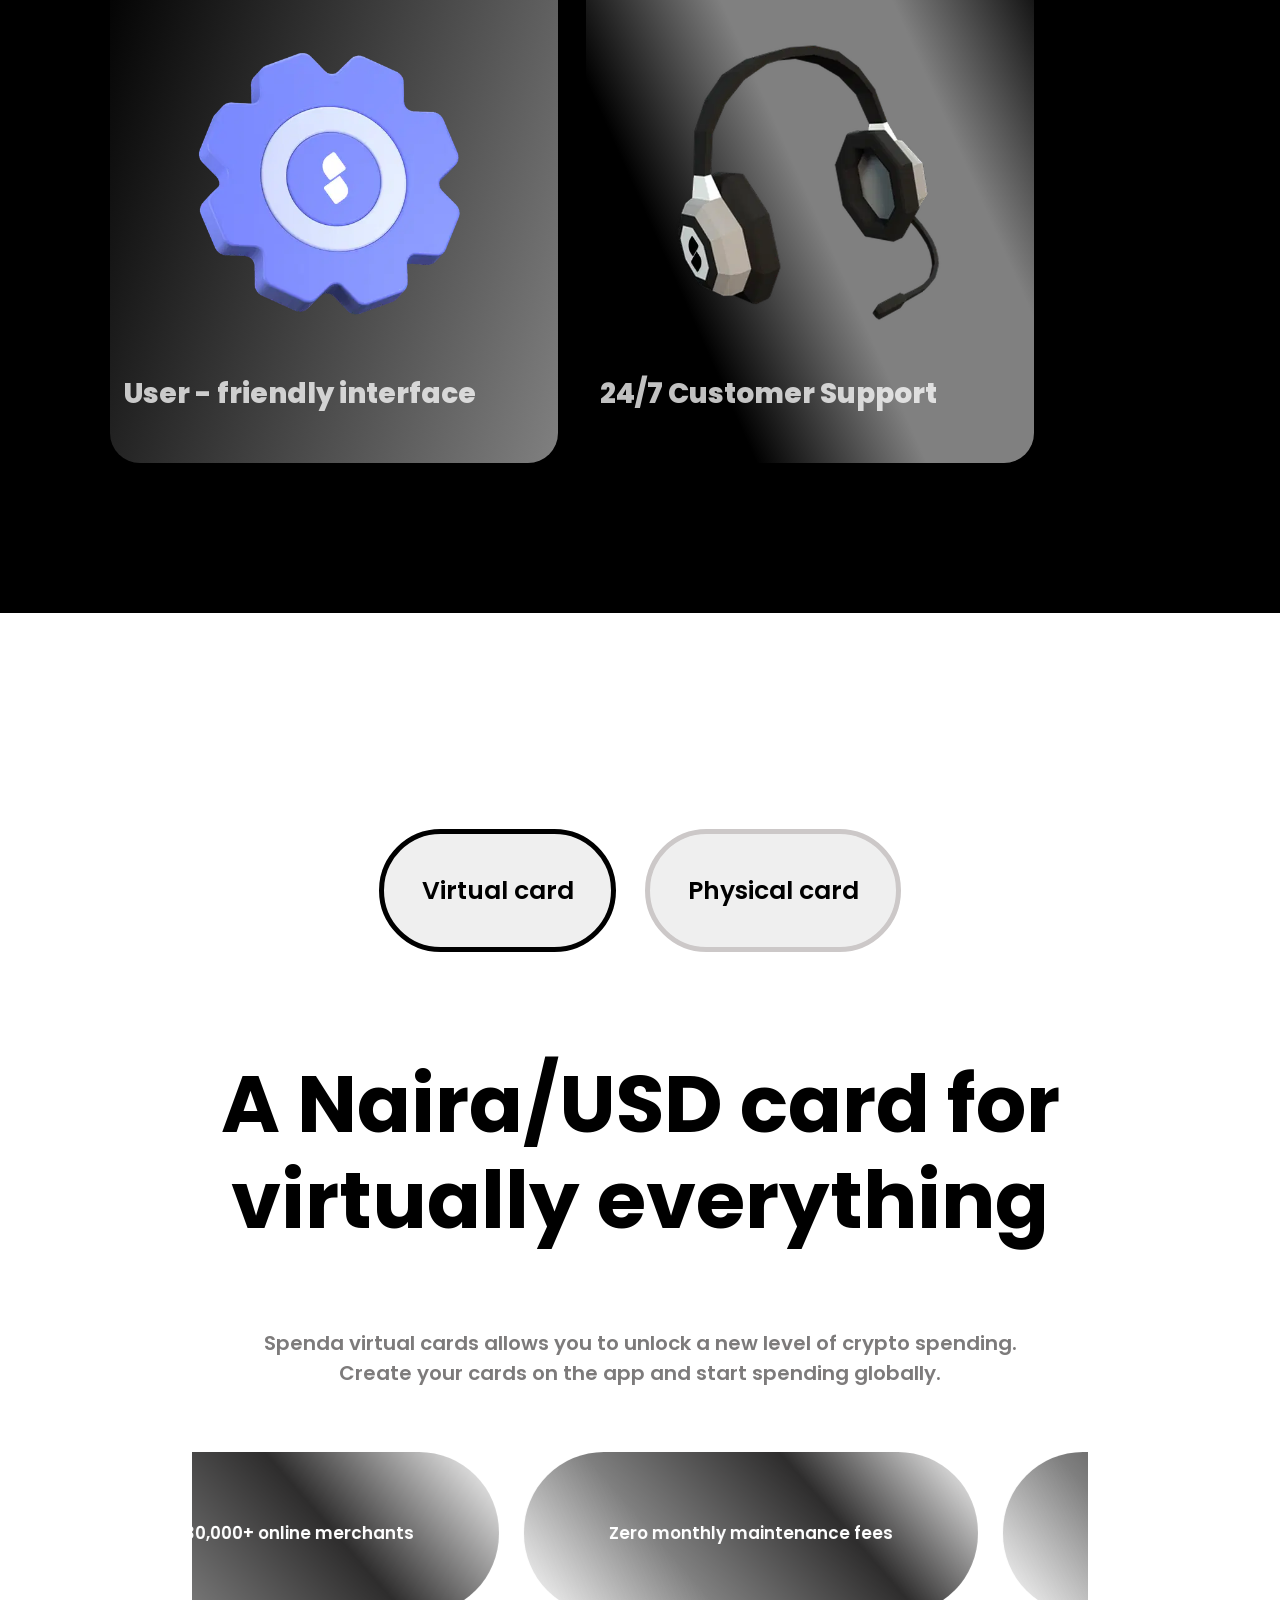
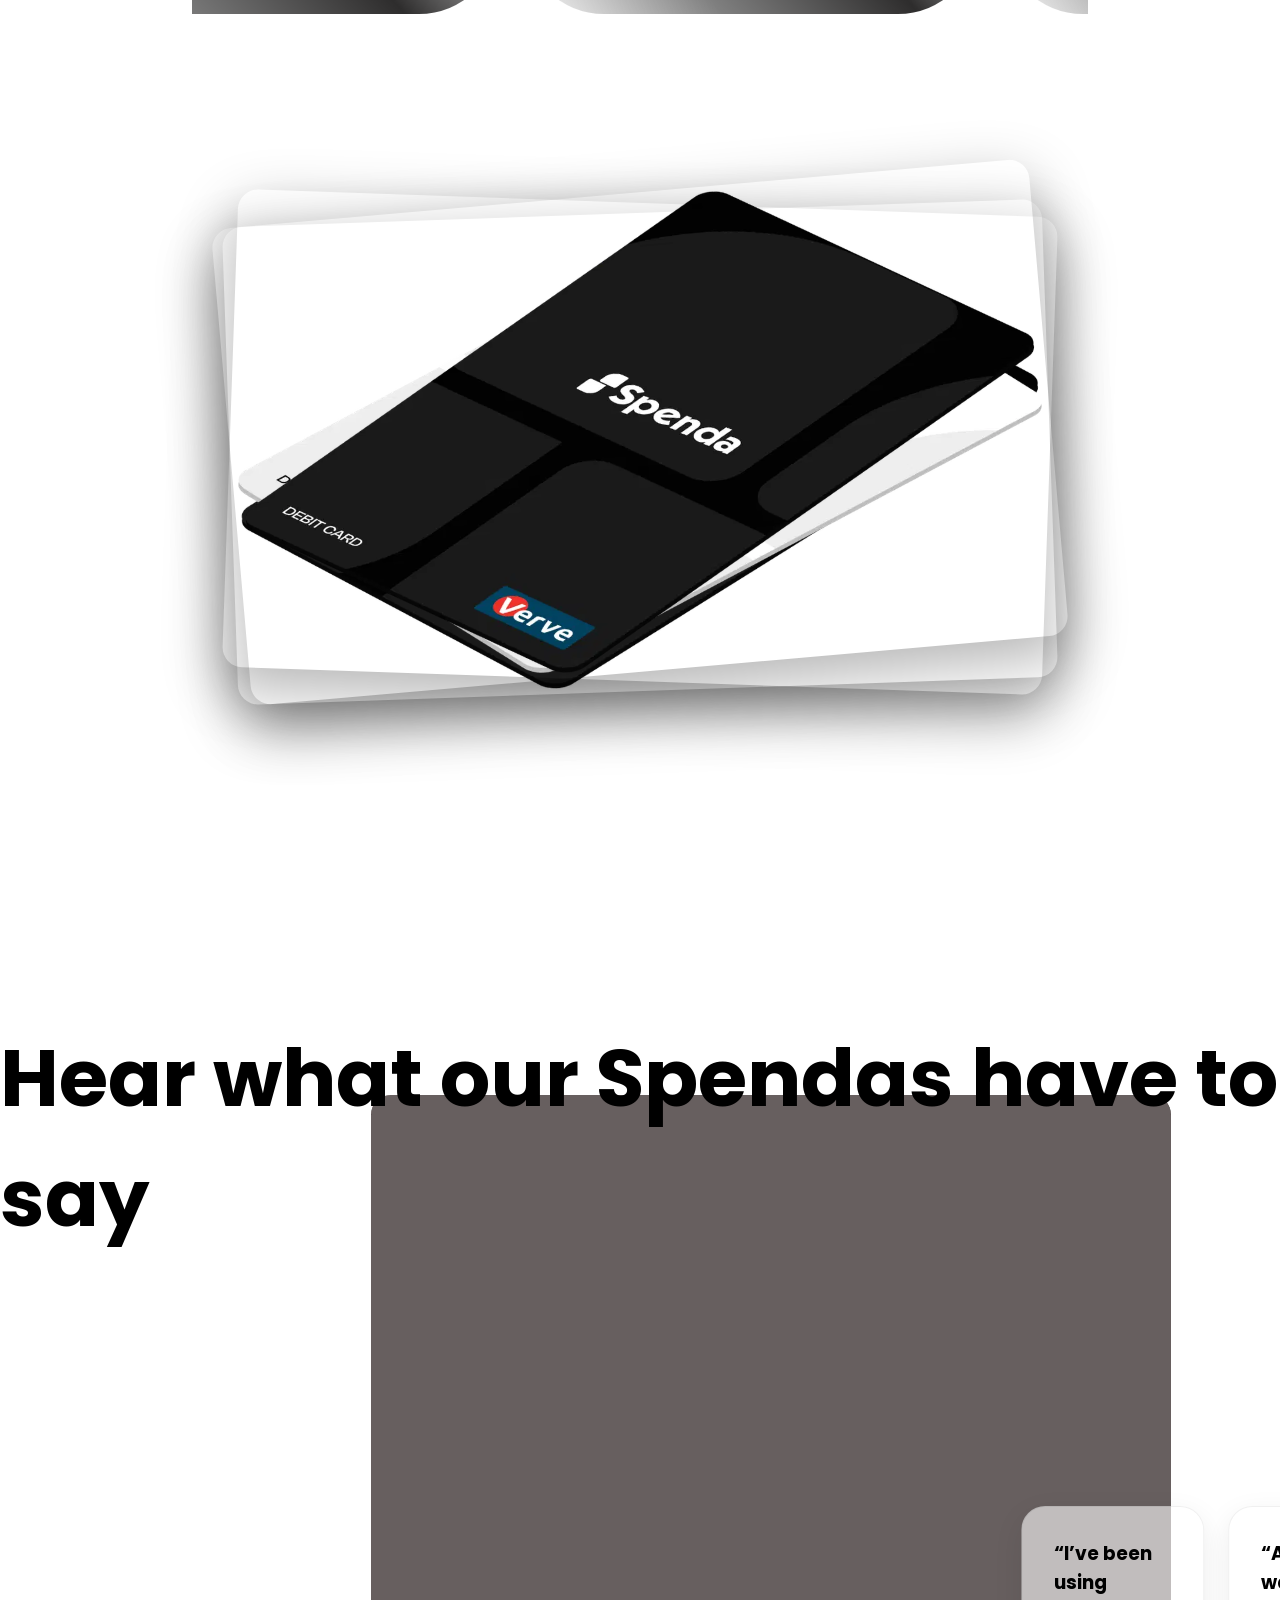
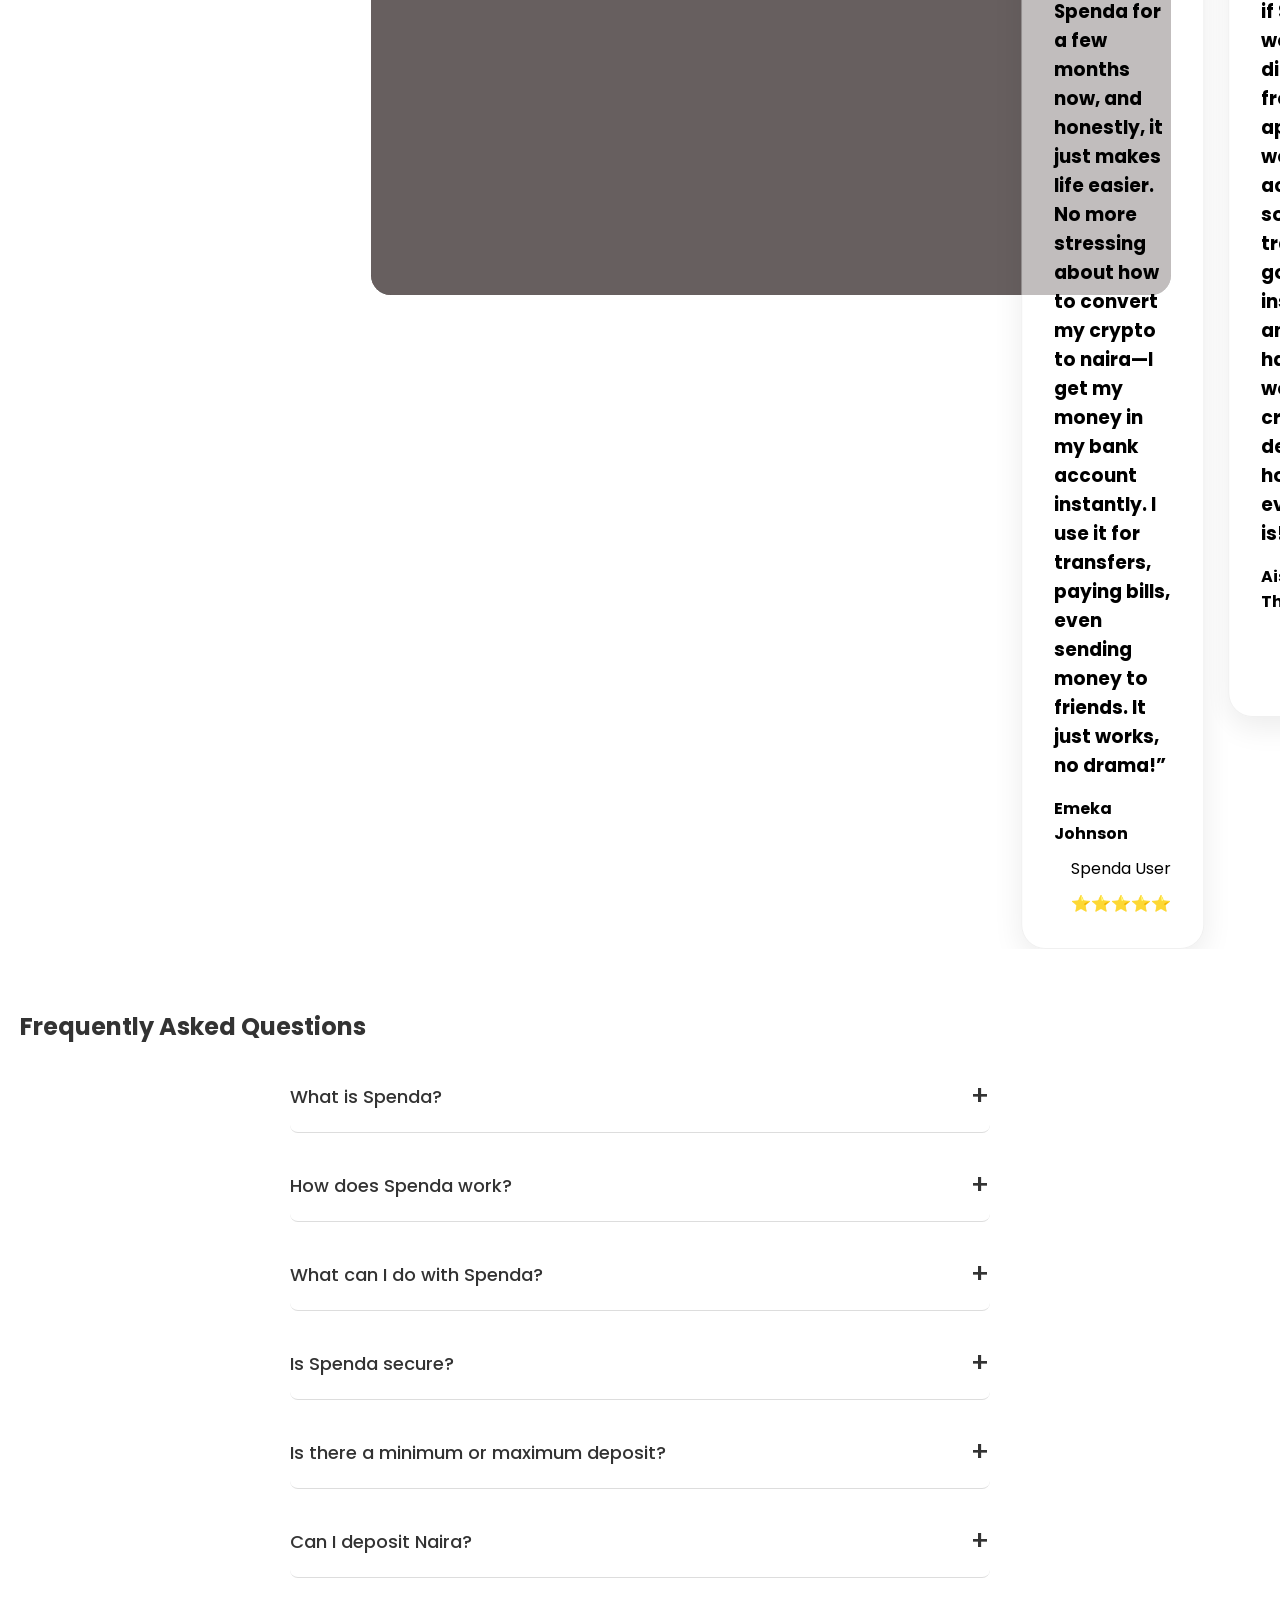
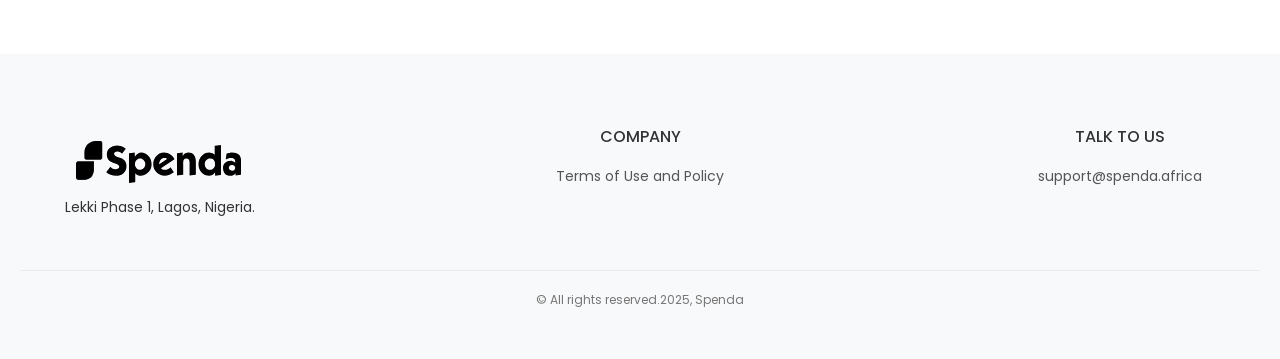
==== commit 9ffd1c73: "Fixed CSS asset paths" ====
--- a/index.html
+++ b/index.html
@@ -9,8 +9,8 @@
 <link href="https://fonts.googleapis.com/css2?family=Momo+Trust+Display&family=Poppins:ital,wght@0,100;0,200;0,300;0,400;0,500;0,600;0,700;0,800;0,900;1,100;1,200;1,300;1,400;1,500;1,600;1,700;1,800;1,900&display=swap" rel="stylesheet">
 <link href="https://fonts.googleapis.com/icon?family=Material+Icons" rel="stylesheet">
 
-<link rel="stylesheet" href="../styles/style.css">
-<link rel="stylesheet" href="../styles/header.css">
+<link rel="stylesheet" href="styles/style.css">
+<link rel="stylesheet" href="styles/header.css">
 
 </head>
 <body>
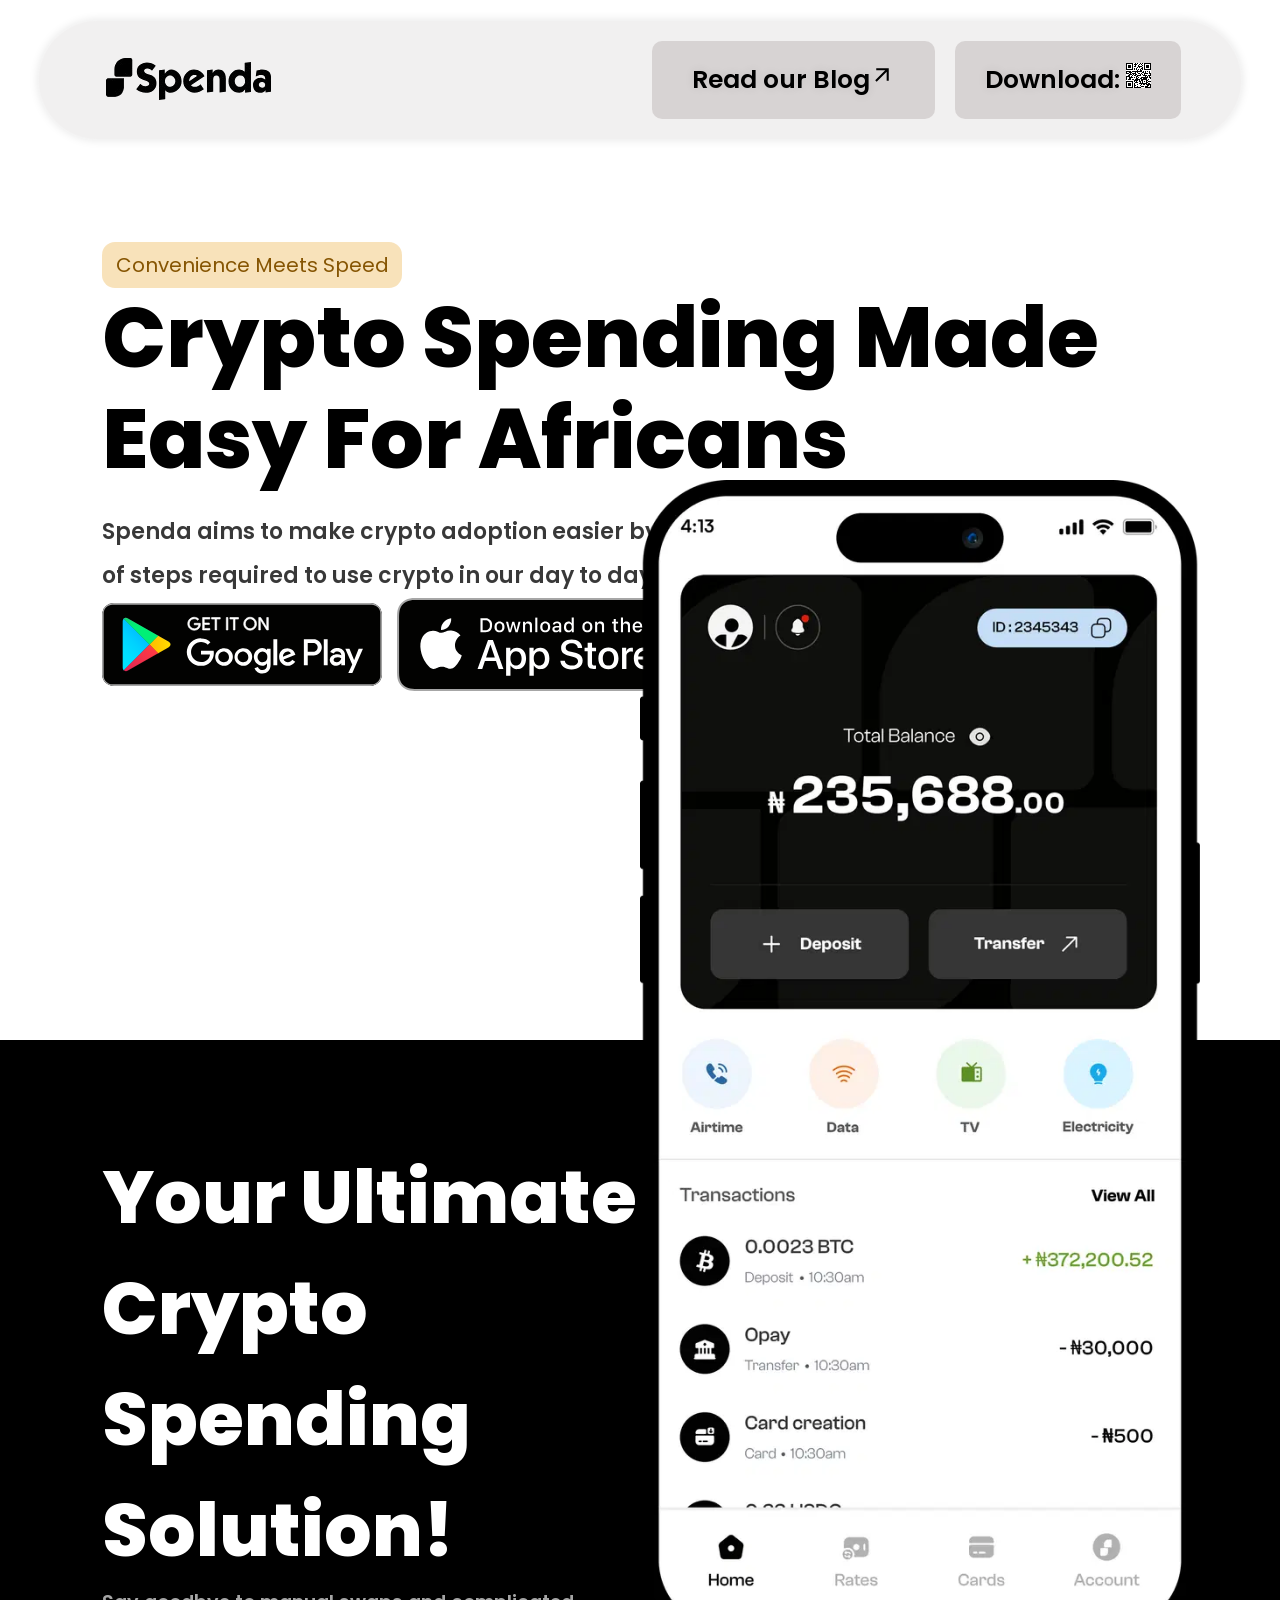
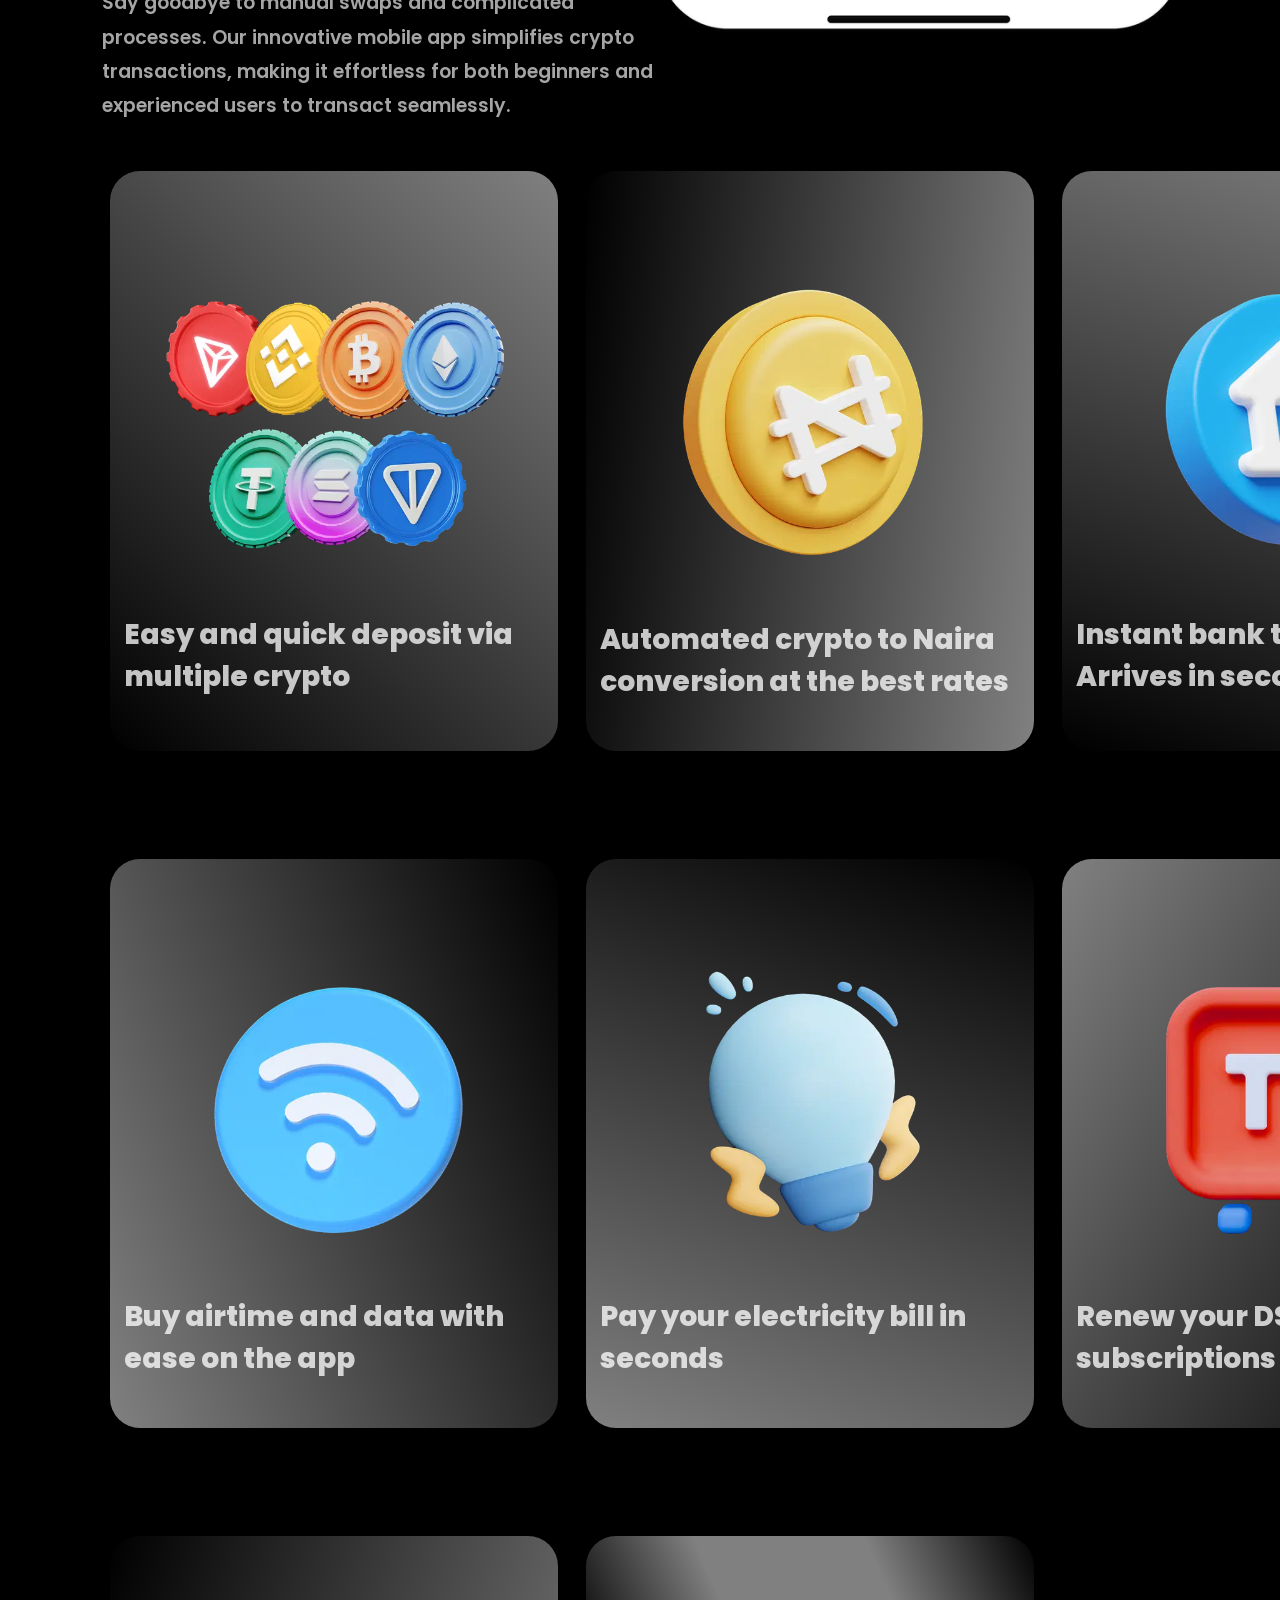
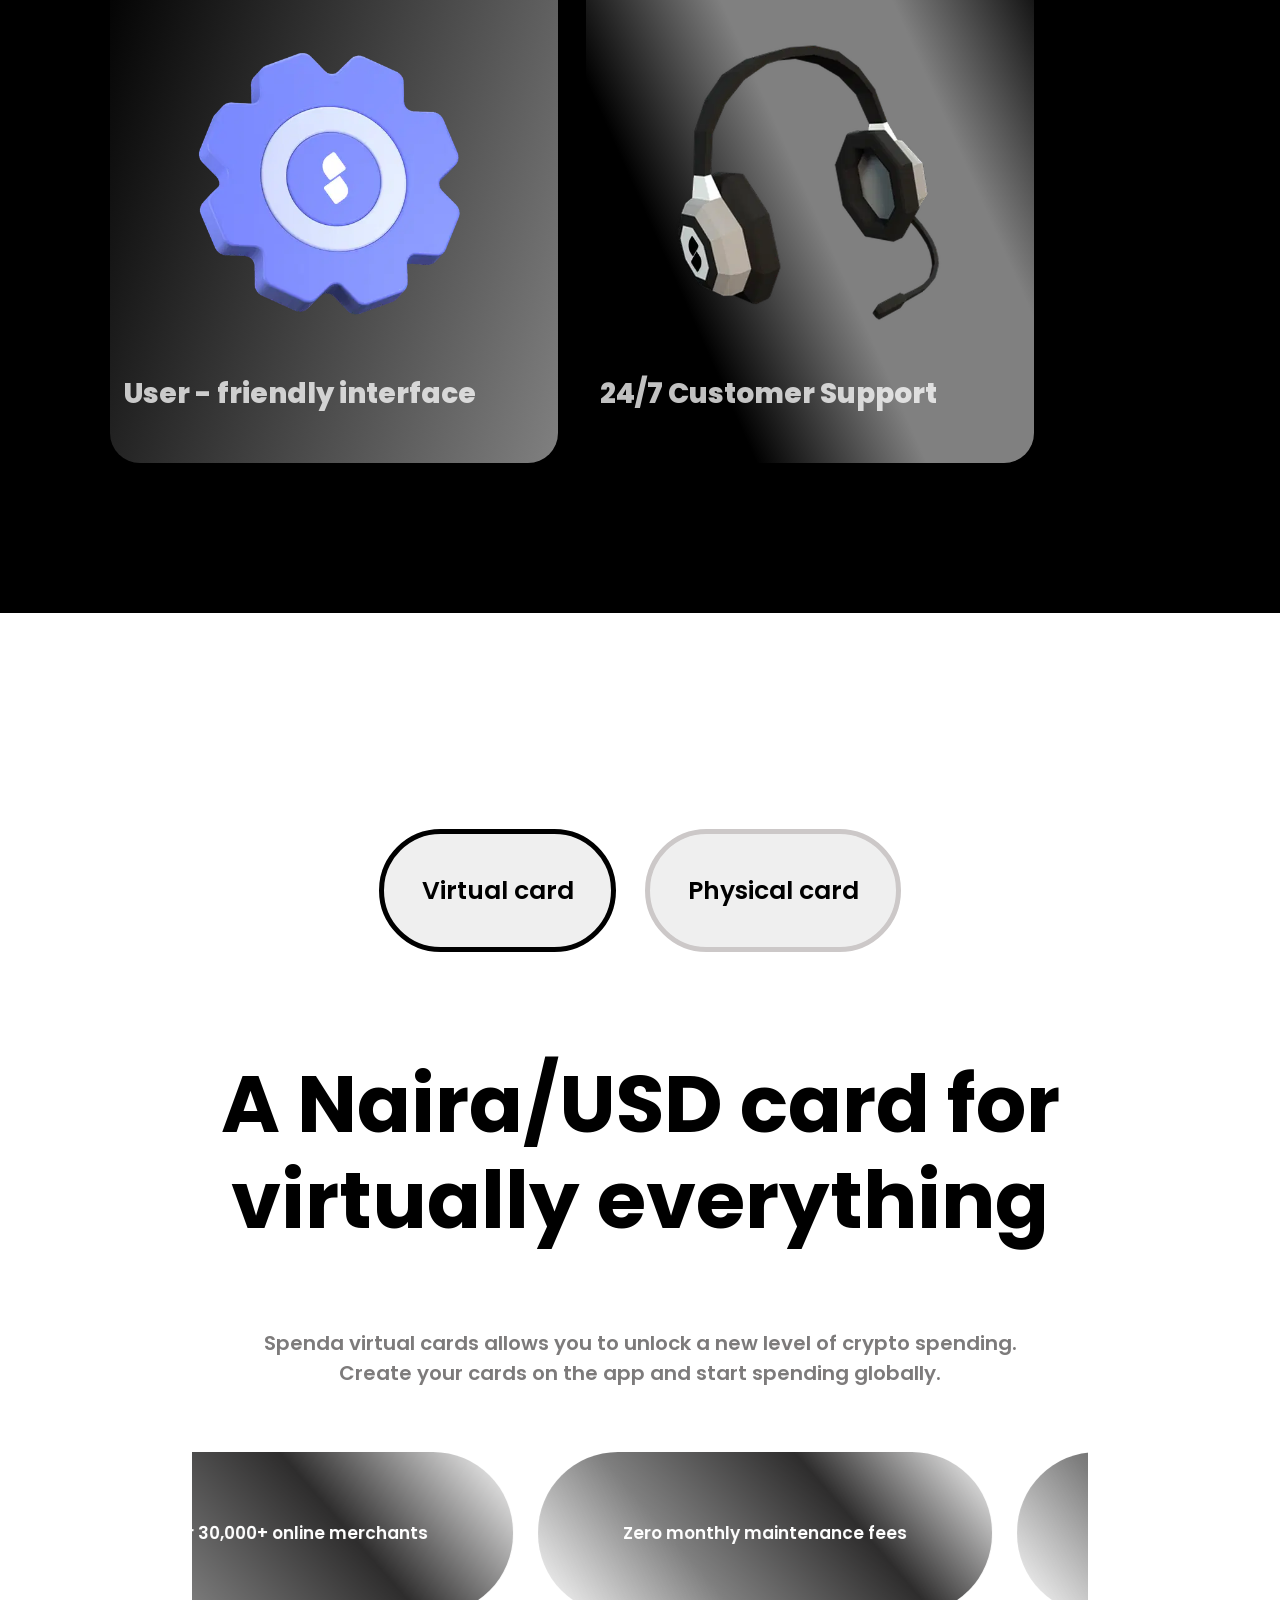
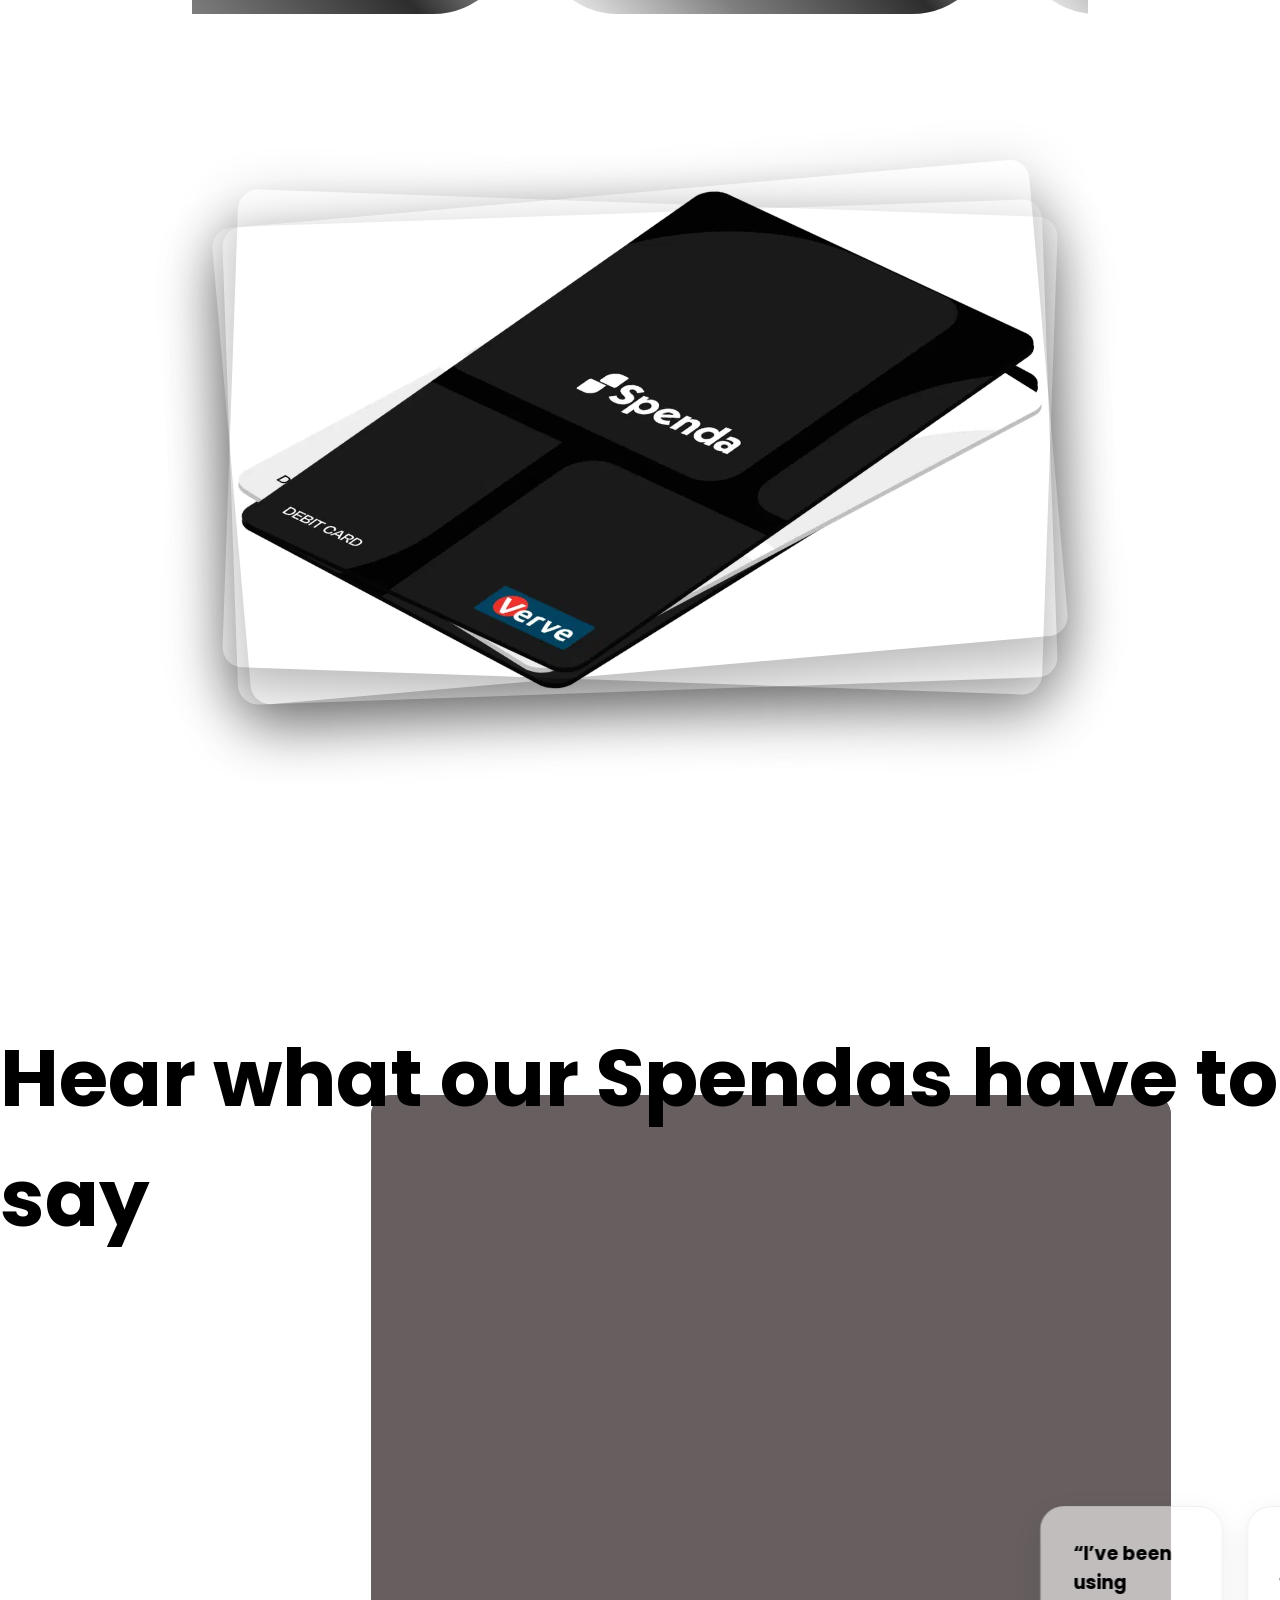
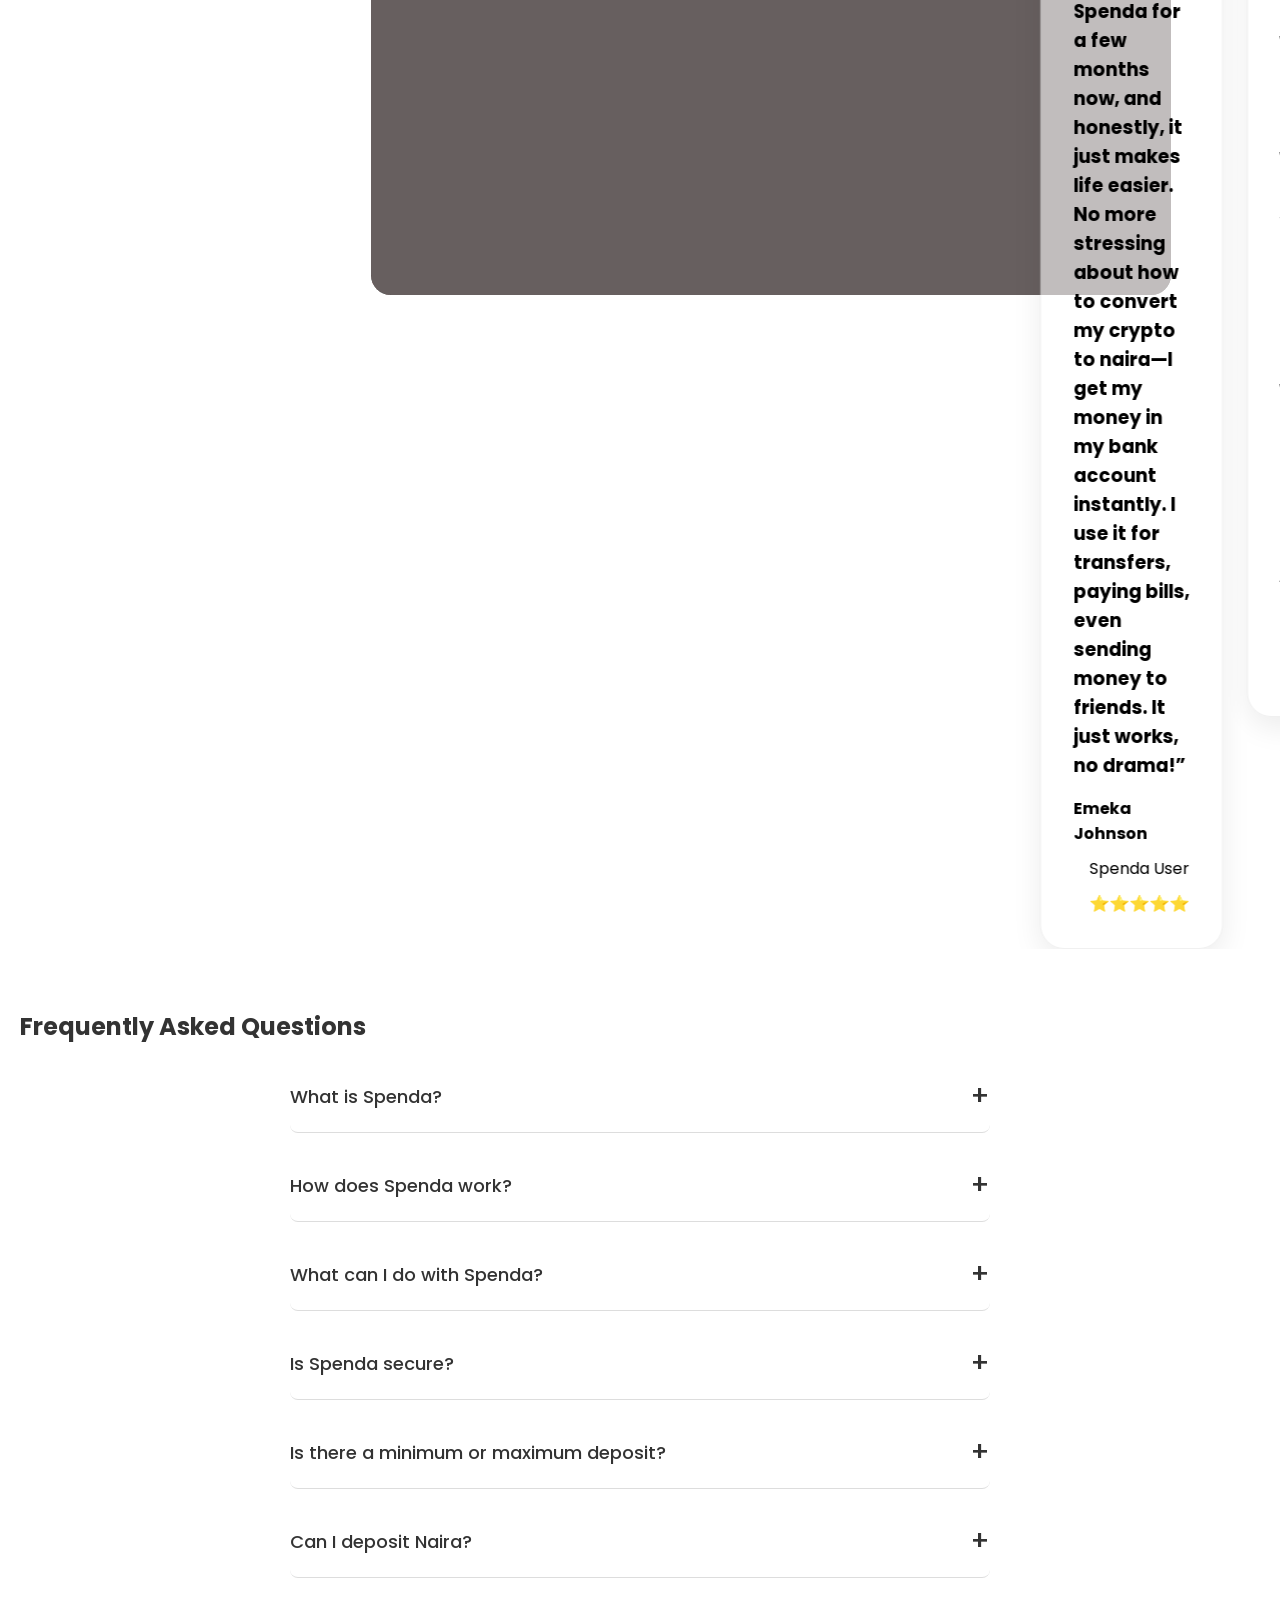
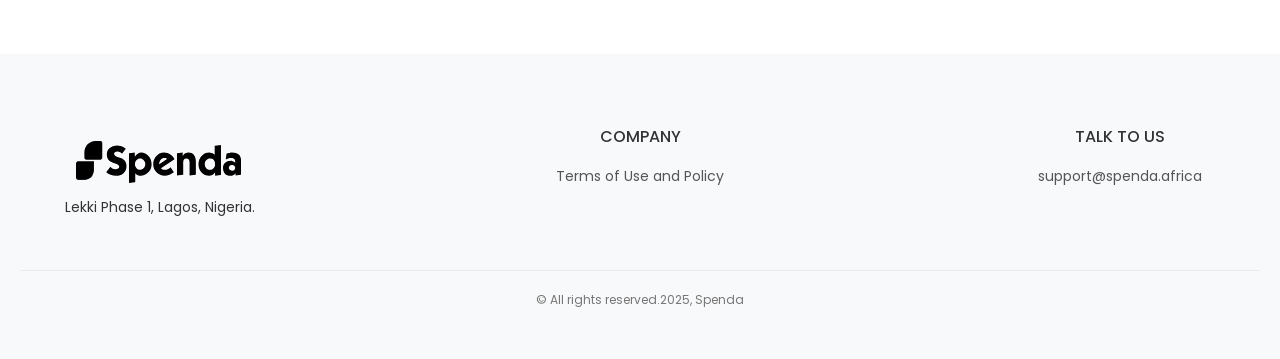
==== commit 1449321d: "Added missing CSS files" ====
--- a/index.html
+++ b/index.html
@@ -18,7 +18,7 @@
      <header>
         <div class="left-header">
             <div class="logo">
-                <img src="../Screenshot_2025-11-07_125318-removebg-preview.png">
+                <img src="Screenshot_2025-11-07_125318-removebg-preview.png">
             </div>
         </div>
         <div class="right-header">
@@ -41,15 +41,15 @@
             <h3>Spenda aims to make crypto adoption easier by reducing the number of steps required to use crypto in our day to day lives</h3>
             <div class="btn-sect">
                 <button class="playstore">
-                    <img src="../google-play.svg" alt="Download on PlayStore">
+                    <img src="google-play.svg" alt="Download on PlayStore">
                 </button>
                 <button class="appstore">
-                    <img src="../app-store.svg" alt="Download on AppStore">
+                    <img src="app-store.svg" alt="Download on AppStore">
                 </button>
                 <div class="qr-code"><svg height="128" width="128" viewBox="0 0 25 25" role="img" class="size-[42px] pointer-events-none"><path fill="#FFFFFF" d="M0,0 h25v25H0z" shape-rendering="crispEdges"></path><path fill="#000000" d="M0 0h7v1H0zM9 0h1v1H9zM11 0h1v1H11zM14 0h1v1H14zM16 0h1v1H16zM18,0 h7v1H18zM0 1h1v1H0zM6 1h1v1H6zM8 1h3v1H8zM13 1h1v1H13zM15 1h1v1H15zM18 1h1v1H18zM24,1 h1v1H24zM0 2h1v1H0zM2 2h3v1H2zM6 2h1v1H6zM9 2h1v1H9zM12 2h1v1H12zM16 2h1v1H16zM18 2h1v1H18zM20 2h3v1H20zM24,2 h1v1H24zM0 3h1v1H0zM2 3h3v1H2zM6 3h1v1H6zM8 3h2v1H8zM12 3h4v1H12zM18 3h1v1H18zM20 3h3v1H20zM24,3 h1v1H24zM0 4h1v1H0zM2 4h3v1H2zM6 4h1v1H6zM11 4h1v1H11zM13 4h1v1H13zM16 4h1v1H16zM18 4h1v1H18zM20 4h3v1H20zM24,4 h1v1H24zM0 5h1v1H0zM6 5h1v1H6zM8 5h1v1H8zM10 5h1v1H10zM15 5h2v1H15zM18 5h1v1H18zM24,5 h1v1H24zM0 6h7v1H0zM8 6h1v1H8zM10 6h1v1H10zM12 6h1v1H12zM14 6h1v1H14zM16 6h1v1H16zM18,6 h7v1H18zM11 7h1v1H11zM14 7h2v1H14zM0 8h5v1H0zM6 8h10v1H6zM17 8h1v1H17zM19 8h1v1H19zM21 8h1v1H21zM23 8h1v1H23zM0 9h1v1H0zM3 9h3v1H3zM9 9h1v1H9zM11 9h1v1H11zM16 9h2v1H16zM19 9h1v1H19zM23 9h1v1H23zM0 10h3v1H0zM4 10h1v1H4zM6 10h4v1H6zM12 10h2v1H12zM15 10h1v1H15zM18 10h4v1H18zM23,10 h2v1H23zM3 11h3v1H3zM7 11h1v1H7zM9 11h2v1H9zM14 11h1v1H14zM16 11h1v1H16zM18 11h1v1H18zM24,11 h1v1H24zM2 12h2v1H2zM6 12h1v1H6zM8 12h2v1H8zM11 12h4v1H11zM17 12h4v1H17zM22,12 h3v1H22zM0 13h4v1H0zM5 13h1v1H5zM10 13h2v1H10zM19 13h1v1H19zM21 13h1v1H21zM23 13h1v1H23zM0 14h1v1H0zM3 14h4v1H3zM8 14h1v1H8zM10 14h1v1H10zM12 14h1v1H12zM15 14h7v1H15zM23,14 h2v1H23zM0 15h1v1H0zM3 15h2v1H3zM10 15h2v1H10zM14 15h2v1H14zM17 15h4v1H17zM24,15 h1v1H24zM0 16h1v1H0zM2 16h3v1H2zM6 16h2v1H6zM9 16h5v1H9zM15 16h6v1H15zM22 16h1v1H22zM8 17h4v1H8zM13 17h1v1H13zM15 17h2v1H15zM20 17h2v1H20zM0 18h7v1H0zM8 18h1v1H8zM10 18h1v1H10zM13 18h2v1H13zM16 18h1v1H16zM18 18h1v1H18zM20 18h1v1H20zM22,18 h3v1H22zM0 19h1v1H0zM6 19h1v1H6zM9 19h3v1H9zM14 19h1v1H14zM16 19h1v1H16zM20 19h2v1H20zM0 20h1v1H0zM2 20h3v1H2zM6 20h1v1H6zM8 20h1v1H8zM13 20h8v1H13zM22 20h2v1H22zM0 21h1v1H0zM2 21h3v1H2zM6 21h1v1H6zM8 21h1v1H8zM11 21h1v1H11zM15 21h1v1H15zM17 21h2v1H17zM20,21 h5v1H20zM0 22h1v1H0zM2 22h3v1H2zM6 22h1v1H6zM8 22h2v1H8zM14 22h1v1H14zM21 22h2v1H21zM24,22 h1v1H24zM0 23h1v1H0zM6 23h1v1H6zM8 23h1v1H8zM11 23h1v1H11zM15 23h3v1H15zM19 23h3v1H19zM24,23 h1v1H24zM0 24h7v1H0zM8 24h7v1H8zM19,24 h6v1H19z" shape-rendering="crispEdges"></path></svg></div>
         </div>
         <div class="fixed-phone">
-            <img src="../spenda-phone.webp" alt="wallet">
+            <img src="spenda-phone.webp" alt="wallet">
         </div>
         </section>
         <section class="second-sect">
@@ -58,36 +58,36 @@
                 <h3>Say goodbye to manual swaps and complicated processes. Our innovative mobile app simplifies crypto transactions, making it effortless for both beginners and experienced users to transact seamlessly.</h3>
                 <div class="image-grid">
                     <div class="image-card card1">
-                        <img src="../image1.webp">
+                        <img src="image1.webp">
                         <p>Easy and quick deposit via multiple crypto</p>
                     </div>
                     <div class="image-card card2">
-                        <img src="../image2.webp">
+                        <img src="image2.webp">
                         <p>Automated crypto to Naira conversion at the best rates
                         </p>
                     </div>
                     <div class="image-card card3">
-                        <img src="../image3.webp">
+                        <img src="image3.webp">
                         <p>Instant bank transfers. Arrives in seconds</p>
                     </div>
                     <div class="image-card card4">
-                        <img src="../image4.webp">
+                        <img src="image4.webp">
                         <p>Buy airtime and data with ease on the app</p>
                     </div>
                     <div class="image-card card5">
-                        <img src="../image5.webp">
+                        <img src="image5.webp">
                         <p>Pay your electricity bill in seconds</p>
                     </div>
                     <div class="image-card card6">
-                        <img src="../image6.webp">
+                        <img src="image6.webp">
                         <p>Renew your DSTV, Gotv subscriptions</p>
                     </div>
                     <div class="image-card card7">
-                        <img src="../image7.webp">
+                        <img src="image7.webp">
                         <p>User - friendly interface</p>
                     </div>
                     <div class="image-card card8">
-                        <img src="../image8.webp">
+                        <img src="image8.webp">
                         <p>24/7 Customer Support
                         </p>
                     </div>
@@ -123,13 +123,13 @@
             </marquee>
             <div class="card-sect">
                 <div class="card-stack stack1">
-                    <img src="../spenda-card2.webp" alt="verve">
+                    <img src="spenda-card2.webp" alt="verve">
                 </div>
                 <div class="card-stack stack2">
-                    <img src="../spenda-card3.webp" alt="viva">
+                    <img src="spenda-card3.webp" alt="viva">
                 </div>
                 <div class="card-stack stack3">
-                    <img src="../spenda-card4.webp" alt="mastercard">
+                    <img src="spenda-card4.webp" alt="mastercard">
                 </div>
             </div>
         </section>
@@ -262,7 +262,7 @@
       <footer>
         <div class="footer-content">
             <div class="footer-section">
-                <img src="../Screenshot_2025-11-07_125318-removebg-preview.png" alt="Spenda">
+                <img src="Screenshot_2025-11-07_125318-removebg-preview.png" alt="Spenda">
                 <p>Lekki Phase 1, Lagos, Nigeria.</p>
             </div>
             <div class="footer-section">
